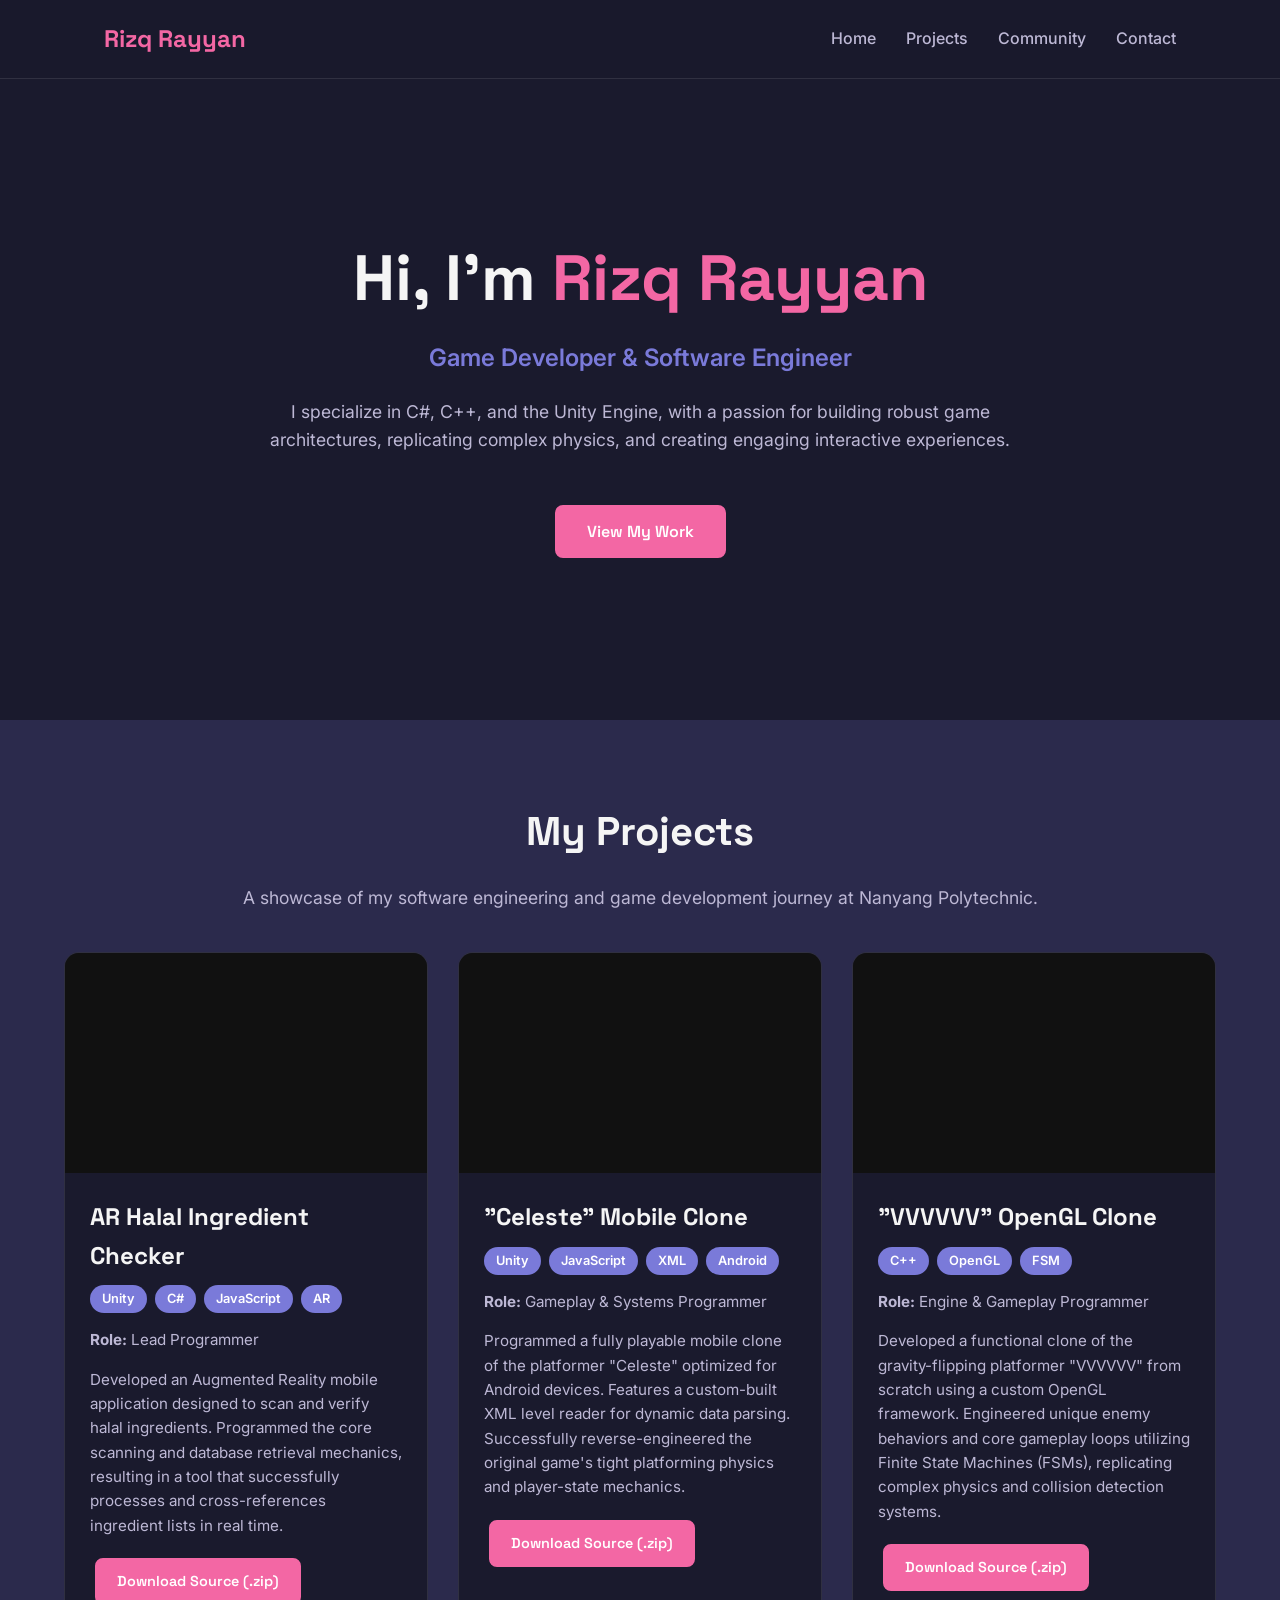
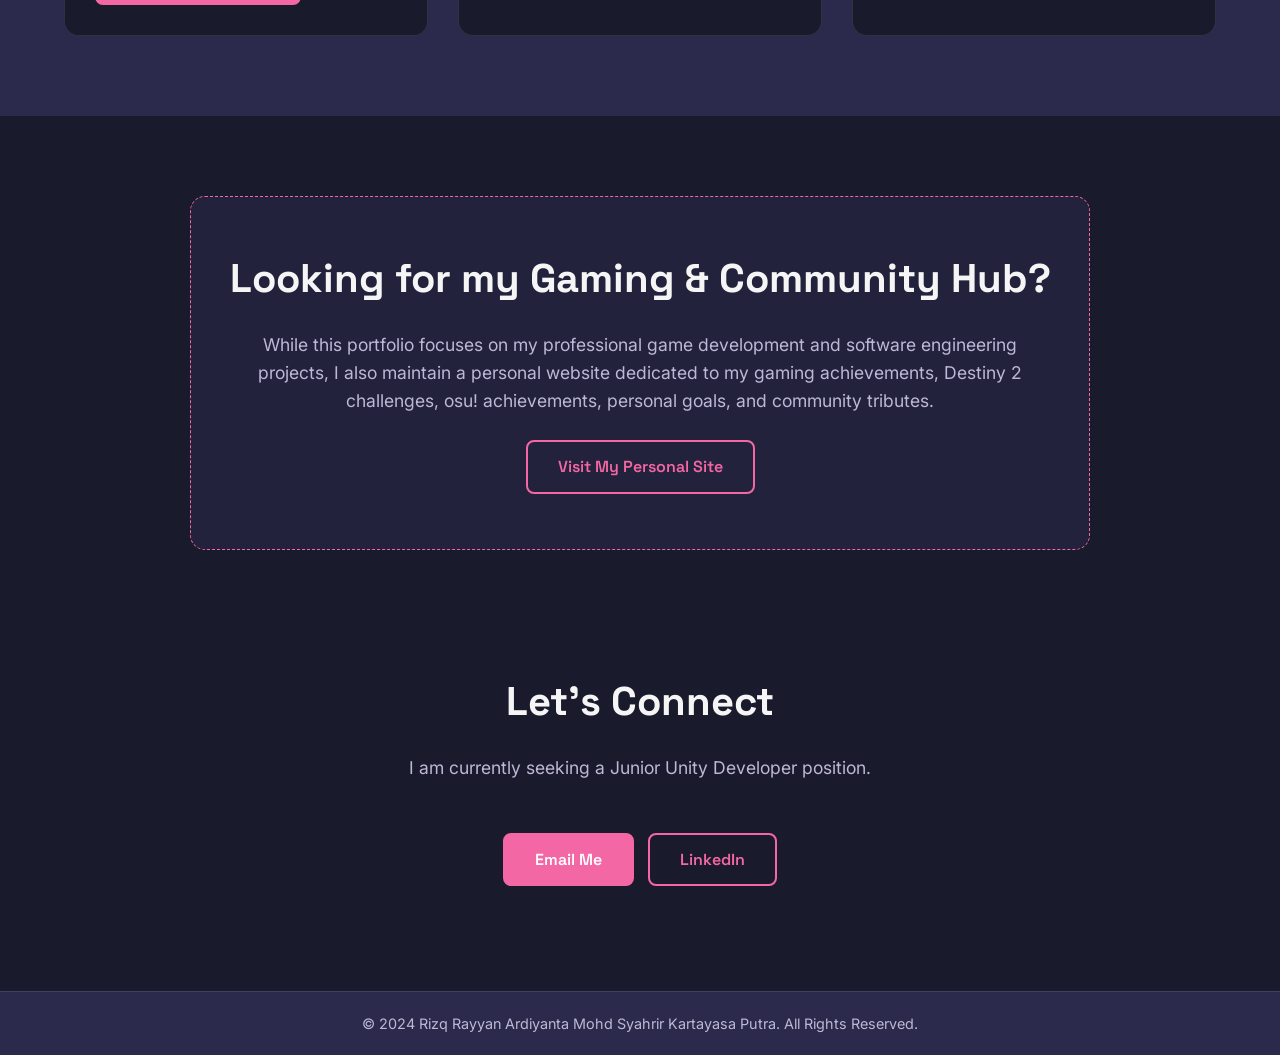
==== portfolio/index.html @ 7574b6bd "final" ====
<!DOCTYPE html>
<html lang="en">
<head>
    <meta charset="UTF-8">
    <meta name="viewport" content="width=device-width, initial-scale=1.0">
    <title>Rizq Rayyan | Game Developer Portfolio</title>
    
    <!-- Fonts -->
    <link rel="preconnect" href="https://fonts.googleapis.com">
    <link rel="preconnect" href="https://fonts.gstatic.com" crossorigin>
    <link href="https://fonts.googleapis.com/css2?family=Space+Grotesk:wght@500;700&family=Inter:wght@400;500;600&display=swap" rel="stylesheet">
    
    <!-- AOS Animation CSS -->
    <link href="https://unpkg.com/aos@2.3.1/dist/aos.css" rel="stylesheet">

    <!-- Custom CSS -->
    <link rel="stylesheet" href="portfolio-style.css">
</head>
<body>

    <!-- NAVIGATION -->
    <header>
        <nav>
            <div class="logo">Rizq Rayyan</div>
            <ul class="nav-links">
                <li><a href="#home">Home</a></li>
                <li><a href="#portfolio">Projects</a></li>
                <li><a href="#personal-site">Community</a></li>
                <li><a href="#contact">Contact</a></li>
            </ul>
        </nav>
    </header>

    <main>
        <!-- HERO SECTION -->
        <section id="home" data-aos="fade-up">
            <div class="hero-content">
                <h1>Hi, I'm <span class="highlight">Rizq Rayyan</span></h1>
                <p class="subtitle">Game Developer & Software Engineer</p>
                <p>I specialize in C#, C++, and the Unity Engine, with a passion for building robust game architectures, replicating complex physics, and creating engaging interactive experiences.</p>
                <br>
                <a href="#portfolio" class="cta-button">View My Work</a>
            </div>
        </section>

        <!-- PORTFOLIO SECTION -->
        <section id="portfolio" data-aos="fade-up">
            <h2>My Projects</h2>
            <p>A showcase of my software engineering and game development journey at Nanyang Polytechnic.</p>
            
            <div class="portfolio-grid">
                
                <!-- Project 1: AR Halal Checker -->
                <div class="portfolio-card" data-aos="zoom-in" data-aos-delay="100">
                    <video src="images/ar-app.mp4" autoplay loop muted playsinline class="portfolio-img video-contain"></video>
                    <div class="portfolio-content">
                        <h3>AR Halal Ingredient Checker</h3>
                        <div class="tech-stack">
                            <span>Unity</span><span>C#</span><span>JavaScript</span><span>AR</span>
                        </div>
                        <p><strong>Role:</strong> Lead Programmer</p>
                        <p>Developed an Augmented Reality mobile application designed to scan and verify halal ingredients. Programmed the core scanning and database retrieval mechanics, resulting in a tool that successfully processes and cross-references ingredient lists in real time.</p>
                        <a href="https://drive.google.com/file/d/1f7XbDAGFWlrs8rkNnKQoavY-vxNP79W3/view?usp=drive_link" target="_blank" class="cta-button small-btn">Download Source (.zip)</a>
                    </div>
                </div>

                <!-- Project 2: Celeste Mobile Clone -->
                <div class="portfolio-card" data-aos="zoom-in" data-aos-delay="200">
                    <video src="images/celeste-clone.mp4" autoplay loop muted playsinline class="portfolio-img"></video>
                    <div class="portfolio-content">
                        <h3>"Celeste" Mobile Clone</h3>
                        <div class="tech-stack">
                            <span>Unity</span><span>JavaScript</span><span>XML</span><span>Android</span>
                        </div>
                        <p><strong>Role:</strong> Gameplay & Systems Programmer</p>
                        <p>Programmed a fully playable mobile clone of the platformer "Celeste" optimized for Android devices. Features a custom-built XML level reader for dynamic data parsing. Successfully reverse-engineered the original game's tight platforming physics and player-state mechanics.</p>
                        <a href="https://drive.google.com/file/d/1z3GfmXCIeBs6XOQAShAe2P-Dasmy3RIZ/view?usp=drive_link" target="_blank" class="cta-button small-btn">Download Source (.zip)</a>
                    </div>
                </div>

                <!-- Project 3: VVVVVV Clone -->
                <div class="portfolio-card" data-aos="zoom-in" data-aos-delay="300">
                    <video src="images/vvvvvv-clone.mp4" autoplay loop muted playsinline class="portfolio-img"></video>
                    <div class="portfolio-content">
                        <h3>"VVVVVV" OpenGL Clone</h3>
                        <div class="tech-stack">
                            <span>C++</span><span>OpenGL</span><span>FSM</span>
                        </div>
                        <p><strong>Role:</strong> Engine & Gameplay Programmer</p>
                        <p>Developed a functional clone of the gravity-flipping platformer "VVVVVV" from scratch using a custom OpenGL framework. Engineered unique enemy behaviors and core gameplay loops utilizing Finite State Machines (FSMs), replicating complex physics and collision detection systems.</p>
                        <a href="https://drive.google.com/file/d/13H_Uu0JUpW3pu6YNdpWyilAKyE5E7WHu/view?usp=drive_link" target="_blank" class="cta-button small-btn">Download Source (.zip)</a>
                    </div>
                </div>

            </div>
        </section>

        <!-- PERSONAL SITE TEASER SECTION -->
        <section id="personal-site" data-aos="fade-up">
            <div class="personal-card">
                <h2>Looking for my Gaming & Community Hub?</h2>
                <p>While this portfolio focuses on my professional game development and software engineering projects, I also maintain a personal website dedicated to my gaming achievements, Destiny 2 challenges, osu! achievements, personal goals, and community tributes.</p>
                <a href="../website/index.html" target="_blank" class="cta-button outline-btn">Visit My Personal Site</a>
            </div>
        </section>

        <!-- CONTACT SECTION -->
        <section id="contact" data-aos="fade-up">
            <h2>Let's Connect</h2>
            <p>I am currently seeking a Junior Unity Developer position.</p>
            <br>
            <a href="mailto:rizq.rayyanbusiness@gmail.com" class="cta-button">Email Me</a>
            <a href="https://www.linkedin.com/in/rizq-rayyan-330a583a6/" target="_blank" class="cta-button outline-btn">LinkedIn</a>
        </section>
    </main>

    <!-- FOOTER -->
    <footer>
        <p>&copy; 2024 Rizq Rayyan Ardiyanta Mohd Syahrir Kartayasa Putra. All Rights Reserved.</p>
    </footer>

    <!-- Scripts -->
    <script src="https://unpkg.com/aos@2.3.1/dist/aos.js"></script>
    <script>
        document.addEventListener('DOMContentLoaded', function() {
            AOS.init({
                duration: 800,
                easing: 'ease-in-out',
                once: true,
            });
        });
    </script>
</body>
</html>
---- portfolio/portfolio-style.css ----
/* --- ROOT VARIABLES & GENERAL SETUP --- */
:root {
    --bg-dark: #1A1A2D;
    --bg-card: #2B2A4C;
    --primary-accent: #F367A4;
    --secondary-accent: #7A7AD9;
    --text-heading: #F5F5F5;
    --text-body: #BDB8D5;
    --border-color: rgba(245, 245, 245, 0.1);
    
    --font-heading: 'Space Grotesk', sans-serif;
    --font-body: 'Inter', sans-serif;
}

* { margin: 0; padding: 0; box-sizing: border-box; }
html { scroll-behavior: smooth; }
body {
    font-family: var(--font-body);
    background-color: var(--bg-dark);
    color: var(--text-body);
    line-height: 1.6;
    overflow-x: hidden;
}

/* --- TYPOGRAPHY & REUSABLE COMPONENTS --- */
h1, h2, h3, h4 { font-family: var(--font-heading); color: var(--text-heading); font-weight: 700; }
section { padding: 80px 5%; text-align: center; position: relative; }
section h2 { font-size: 2.5rem; margin-bottom: 20px; }
section p { max-width: 800px; margin: 0 auto 20px auto; font-size: 1.1rem; }

.highlight { color: var(--primary-accent); }

/* --- BUTTONS --- */
.cta-button {
    display: inline-block;
    padding: 12px 30px;
    background-color: var(--primary-accent);
    color: #fff;
    text-decoration: none;
    font-family: var(--font-heading);
    font-weight: 600;
    border-radius: 8px;
    transition: background-color 0.3s ease, transform 0.2s ease;
    border: 2px solid var(--primary-accent);
    margin: 5px;
}
.cta-button:hover {
    background-color: #d14d85;
    transform: translateY(-3px);
}
.outline-btn {
    background-color: transparent;
    color: var(--primary-accent);
}
.outline-btn:hover {
    background-color: var(--primary-accent);
    color: #fff;
}

/* --- HEADER & NAV --- */
header {
    background-color: rgba(26, 26, 45, 0.95);
    backdrop-filter: blur(10px);
    -webkit-backdrop-filter: blur(10px);
    position: fixed;
    width: 100%;
    top: 0;
    z-index: 1000;
    border-bottom: 1px solid var(--border-color);
}
nav {
    display: flex;
    justify-content: space-between;
    align-items: center;
    padding: 20px 5%;
    max-width: 1200px;
    margin: 0 auto;
}
.logo {
    font-family: var(--font-heading);
    font-size: 1.5rem;
    font-weight: 700;
    color: var(--primary-accent);
}
.nav-links {
    list-style: none;
    display: flex;
    gap: 30px;
}
.nav-links a {
    color: var(--text-body);
    text-decoration: none;
    font-weight: 500;
    transition: color 0.3s ease;
}
.nav-links a:hover { color: var(--primary-accent); }

/* --- HERO SECTION --- */
#home {
    padding-top: 150px;
    min-height: 80vh;
    display: flex;
    align-items: center;
    justify-content: center;
    text-align: center;
}
#home h1 { font-size: 4rem; margin-bottom: 10px; }
#home .subtitle { font-size: 1.5rem; color: var(--secondary-accent); font-weight: 600; margin-bottom: 20px; }



/* --- PORTFOLIO SECTION --- */
#portfolio { background-color: var(--bg-card); }
.portfolio-grid {
    display: grid;
    grid-template-columns: repeat(auto-fit, minmax(320px, 1fr));
    gap: 30px;
    margin-top: 40px;
    max-width: 1200px;
    margin-left: auto;
    margin-right: auto;
}
.portfolio-card {
    background-color: var(--bg-dark);
    border-radius: 15px;
    overflow: hidden;
    text-align: left;
    border: 1px solid var(--border-color);
    transition: transform 0.3s ease, box-shadow 0.3s ease;
}
.portfolio-card:hover {
    transform: translateY(-10px);
    box-shadow: 0 10px 20px rgba(0, 0, 0, 0.4);
}
.portfolio-img {
    width: 100%;
    height: 220px;
    object-fit: cover;
    display: block;
    background-color: #111; 
}
.portfolio-content {
    padding: 25px;
    position: relative;
    z-index: 2; /* Forces the text to sit on top of the video */
    background-color: var(--bg-dark); /* Gives the text a solid background to hide the video bleed */
}
.portfolio-content h3 { margin-bottom: 10px; color: var(--text-heading); font-size: 1.5rem; }
.portfolio-content p { margin-bottom: 15px; font-size: 0.95rem; color: var(--text-body); }
.tech-stack { display: flex; flex-wrap: wrap; gap: 8px; margin-bottom: 15px; }
.tech-stack span {
    background-color: var(--secondary-accent);
    color: #fff;
    font-size: 0.8rem;
    padding: 4px 12px;
    border-radius: 20px;
    font-weight: 600;
}
.small-btn { padding: 10px 20px; font-size: 0.9rem; margin-top: 5px; }

/* --- PERSONAL SITE SECTION --- */
#personal-site { 
    background-color: var(--bg-dark); 
    padding: 80px 5% 40px 5%;
}
.personal-card {
    background-color: rgba(43, 42, 76, 0.5); /* slightly transparent var(--bg-card) */
    padding: 50px 30px;
    border-radius: 15px;
    border: 1px dashed var(--primary-accent);
    max-width: 900px;
    margin: 0 auto;
}

/* --- CONTACT SECTION --- */
#contact { background-color: var(--bg-dark); padding-bottom: 100px; }

/* --- FOOTER --- */
footer { background-color: var(--bg-card); text-align: center; padding: 20px; border-top: 1px solid var(--border-color); font-size: 0.9rem; }


/* --- UTILITY CLASSES --- */
.video-contain {
    object-fit: contain !important;
    background-color: #111; 
    transform: scale(2.5);
    clip-path: inset(0); /* <--- THIS IS THE MAGIC FIX */
}
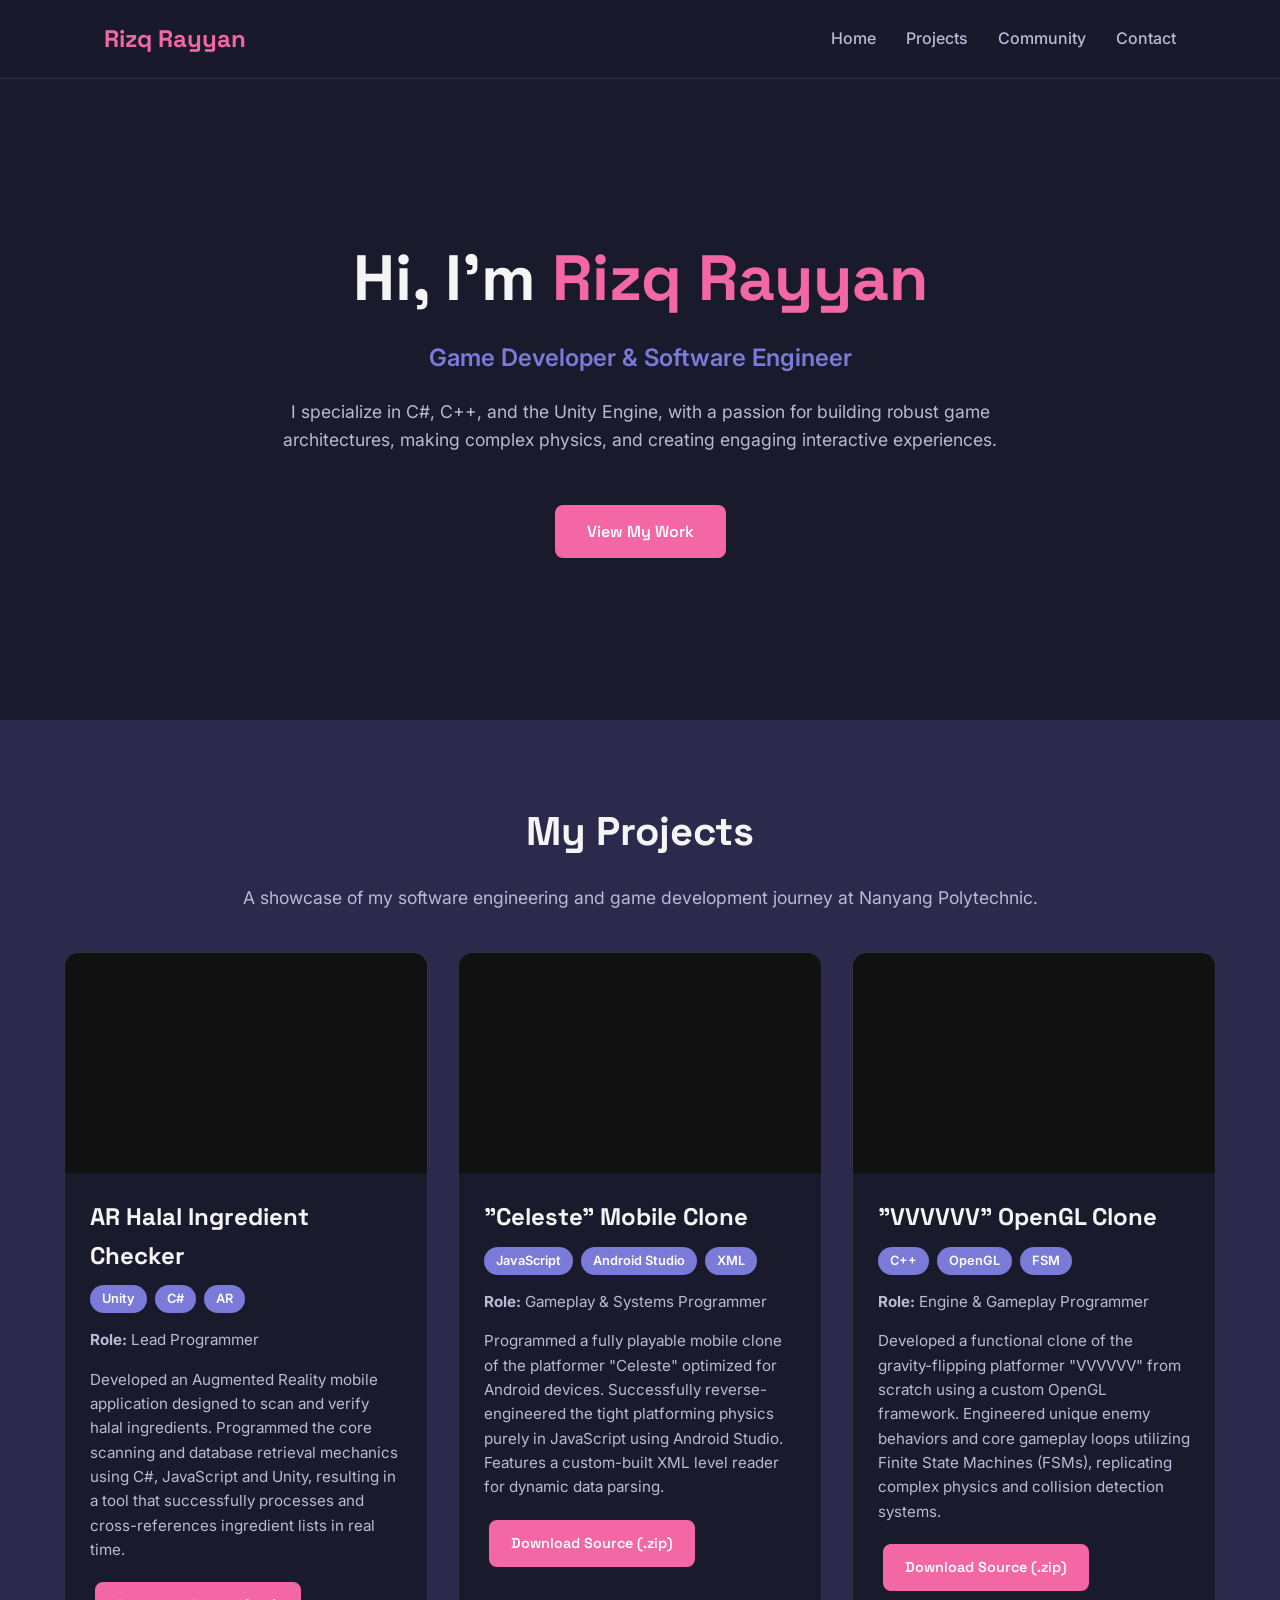
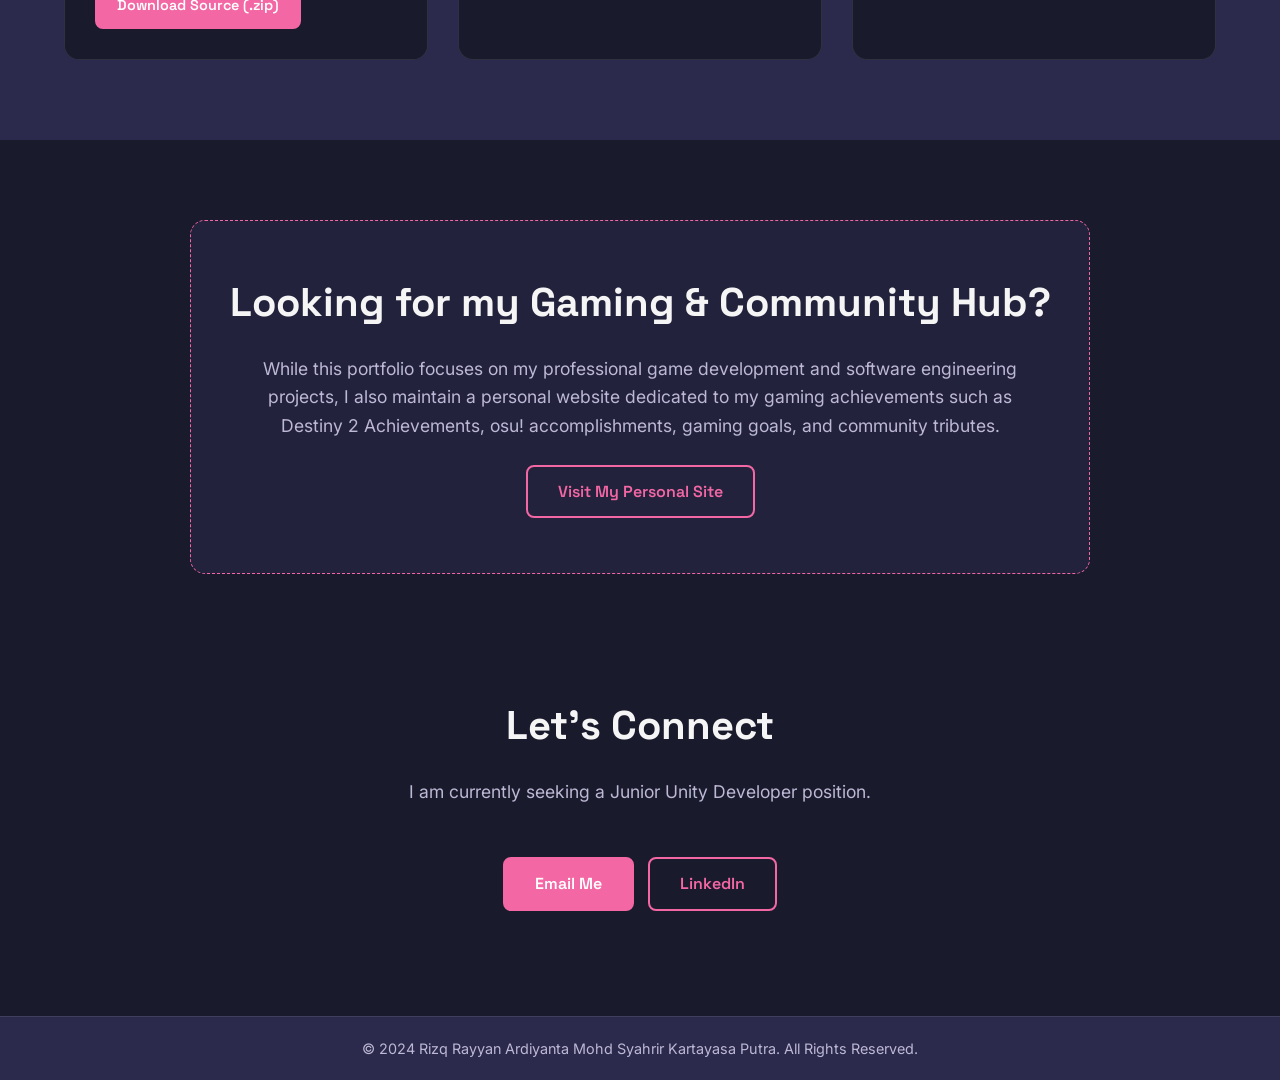
==== commit 65e29967: "yes" ====
--- a/portfolio/index.html
+++ b/portfolio/index.html
@@ -4,12 +4,12 @@
     <meta charset="UTF-8">
     <meta name="viewport" content="width=device-width, initial-scale=1.0">
     <title>Rizq Rayyan | Game Developer Portfolio</title>
-    
+
     <!-- Fonts -->
     <link rel="preconnect" href="https://fonts.googleapis.com">
     <link rel="preconnect" href="https://fonts.gstatic.com" crossorigin>
     <link href="https://fonts.googleapis.com/css2?family=Space+Grotesk:wght@500;700&family=Inter:wght@400;500;600&display=swap" rel="stylesheet">
-    
+
     <!-- AOS Animation CSS -->
     <link href="https://unpkg.com/aos@2.3.1/dist/aos.css" rel="stylesheet">
 
@@ -37,7 +37,7 @@
             <div class="hero-content">
                 <h1>Hi, I'm <span class="highlight">Rizq Rayyan</span></h1>
                 <p class="subtitle">Game Developer & Software Engineer</p>
-                <p>I specialize in C#, C++, and the Unity Engine, with a passion for building robust game architectures, replicating complex physics, and creating engaging interactive experiences.</p>
+                <p>I specialize in C#, C++, and the Unity Engine, with a passion for building robust game architectures, making complex physics, and creating engaging interactive experiences.</p>
                 <br>
                 <a href="#portfolio" class="cta-button">View My Work</a>
             </div>
@@ -47,19 +47,19 @@
         <section id="portfolio" data-aos="fade-up">
             <h2>My Projects</h2>
             <p>A showcase of my software engineering and game development journey at Nanyang Polytechnic.</p>
-            
+
             <div class="portfolio-grid">
-                
+
                 <!-- Project 1: AR Halal Checker -->
                 <div class="portfolio-card" data-aos="zoom-in" data-aos-delay="100">
                     <video src="images/ar-app.mp4" autoplay loop muted playsinline class="portfolio-img video-contain"></video>
                     <div class="portfolio-content">
                         <h3>AR Halal Ingredient Checker</h3>
                         <div class="tech-stack">
-                            <span>Unity</span><span>C#</span><span>JavaScript</span><span>AR</span>
+                            <span>Unity</span><span>C#</span><span>AR</span>
                         </div>
                         <p><strong>Role:</strong> Lead Programmer</p>
-                        <p>Developed an Augmented Reality mobile application designed to scan and verify halal ingredients. Programmed the core scanning and database retrieval mechanics, resulting in a tool that successfully processes and cross-references ingredient lists in real time.</p>
+                        <p>Developed an Augmented Reality mobile application designed to scan and verify halal ingredients. Programmed the core scanning and database retrieval mechanics using C#, JavaScript and Unity, resulting in a tool that successfully processes and cross-references ingredient lists in real time.</p>
                         <a href="https://drive.google.com/file/d/1f7XbDAGFWlrs8rkNnKQoavY-vxNP79W3/view?usp=drive_link" target="_blank" class="cta-button small-btn">Download Source (.zip)</a>
                     </div>
                 </div>
@@ -70,10 +70,10 @@
                     <div class="portfolio-content">
                         <h3>"Celeste" Mobile Clone</h3>
                         <div class="tech-stack">
-                            <span>Unity</span><span>JavaScript</span><span>XML</span><span>Android</span>
+                            <span>JavaScript</span><span>Android Studio</span><span>XML</span>
                         </div>
                         <p><strong>Role:</strong> Gameplay & Systems Programmer</p>
-                        <p>Programmed a fully playable mobile clone of the platformer "Celeste" optimized for Android devices. Features a custom-built XML level reader for dynamic data parsing. Successfully reverse-engineered the original game's tight platforming physics and player-state mechanics.</p>
+                        <p>Programmed a fully playable mobile clone of the platformer "Celeste" optimized for Android devices. Successfully reverse-engineered the tight platforming physics purely in JavaScript using Android Studio. Features a custom-built XML level reader for dynamic data parsing.</p>
                         <a href="https://drive.google.com/file/d/1z3GfmXCIeBs6XOQAShAe2P-Dasmy3RIZ/view?usp=drive_link" target="_blank" class="cta-button small-btn">Download Source (.zip)</a>
                     </div>
                 </div>
@@ -99,7 +99,7 @@
         <section id="personal-site" data-aos="fade-up">
             <div class="personal-card">
                 <h2>Looking for my Gaming & Community Hub?</h2>
-                <p>While this portfolio focuses on my professional game development and software engineering projects, I also maintain a personal website dedicated to my gaming achievements, Destiny 2 challenges, osu! achievements, personal goals, and community tributes.</p>
+                <p>While this portfolio focuses on my professional game development and software engineering projects, I also maintain a personal website dedicated to my gaming achievements such as Destiny 2 Achievements, osu! accomplishments, gaming goals, and community tributes.</p>
                 <a href="../website/index.html" target="_blank" class="cta-button outline-btn">Visit My Personal Site</a>
             </div>
         </section>
@@ -122,7 +122,7 @@
     <!-- Scripts -->
     <script src="https://unpkg.com/aos@2.3.1/dist/aos.js"></script>
     <script>
-        document.addEventListener('DOMContentLoaded', function() {
+        document.addEventListener('DOMContentLoaded', function () {
             AOS.init({
                 duration: 800,
                 easing: 'ease-in-out',
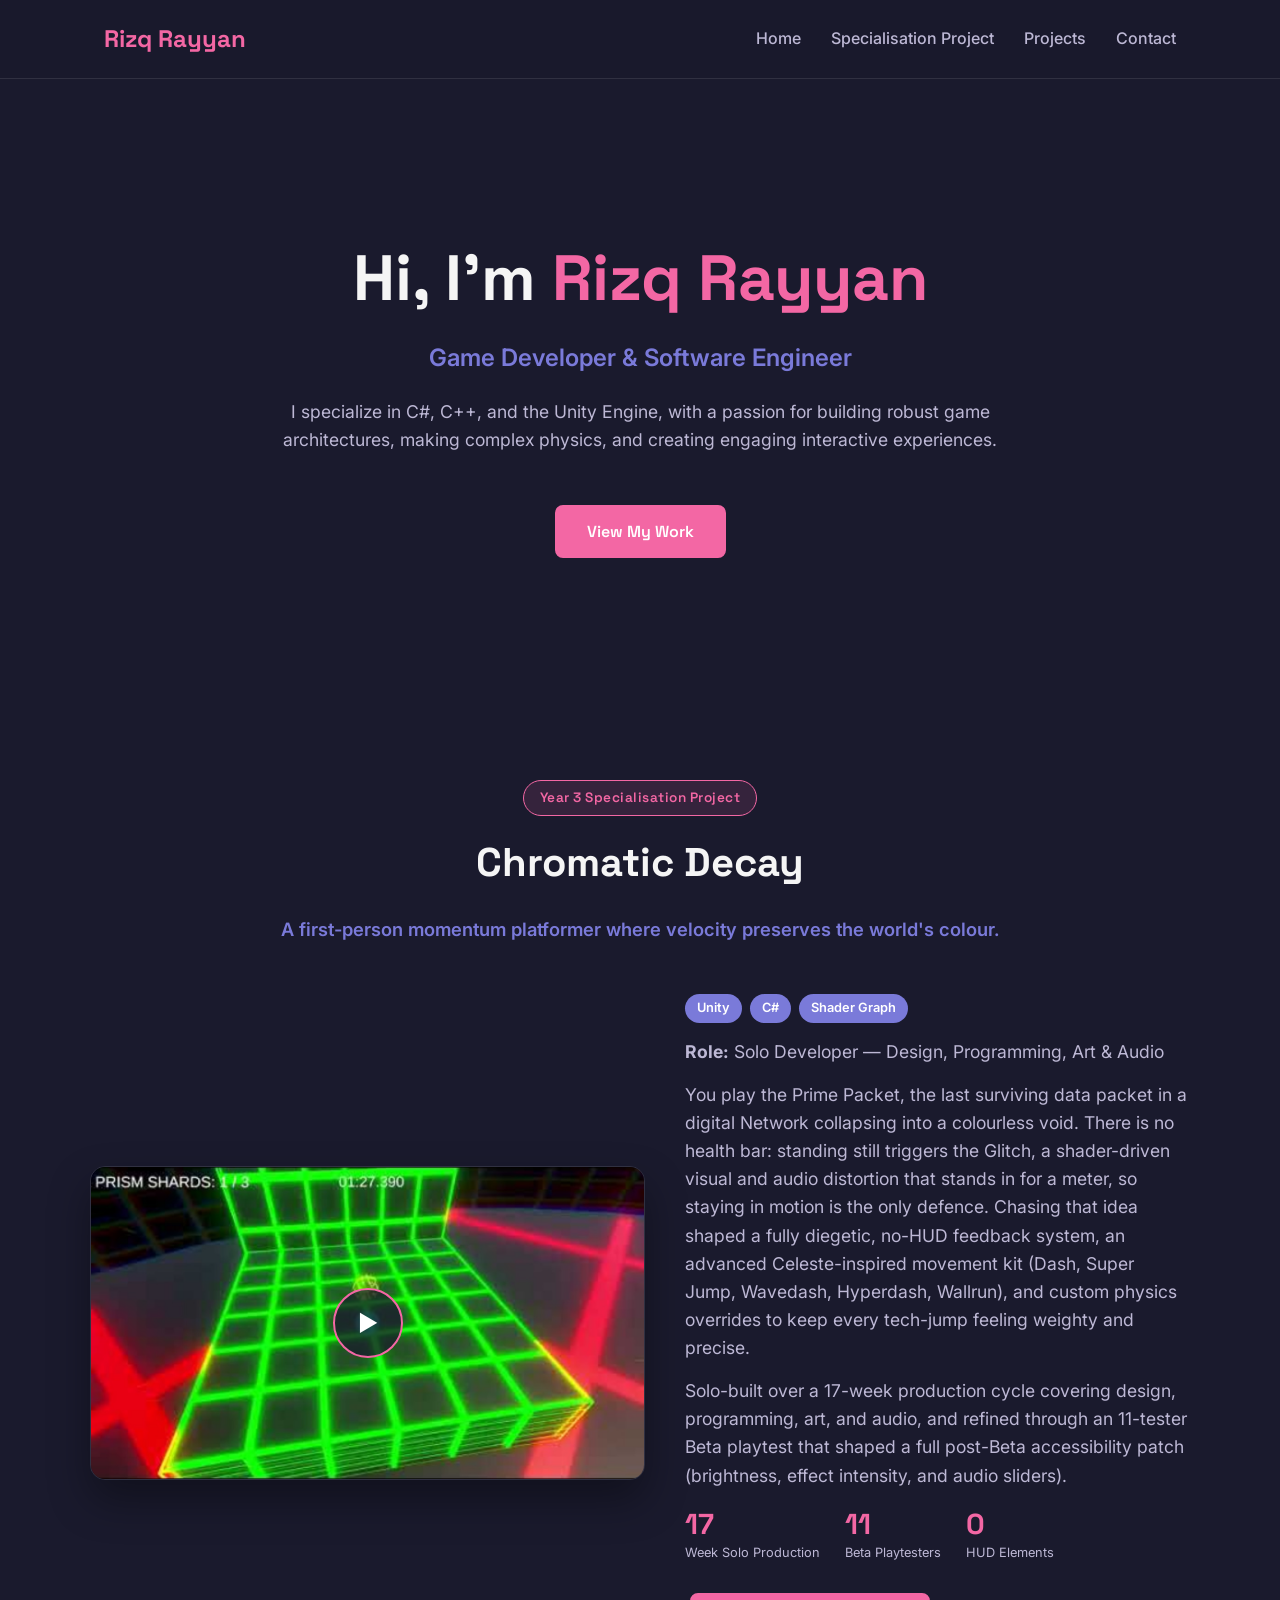
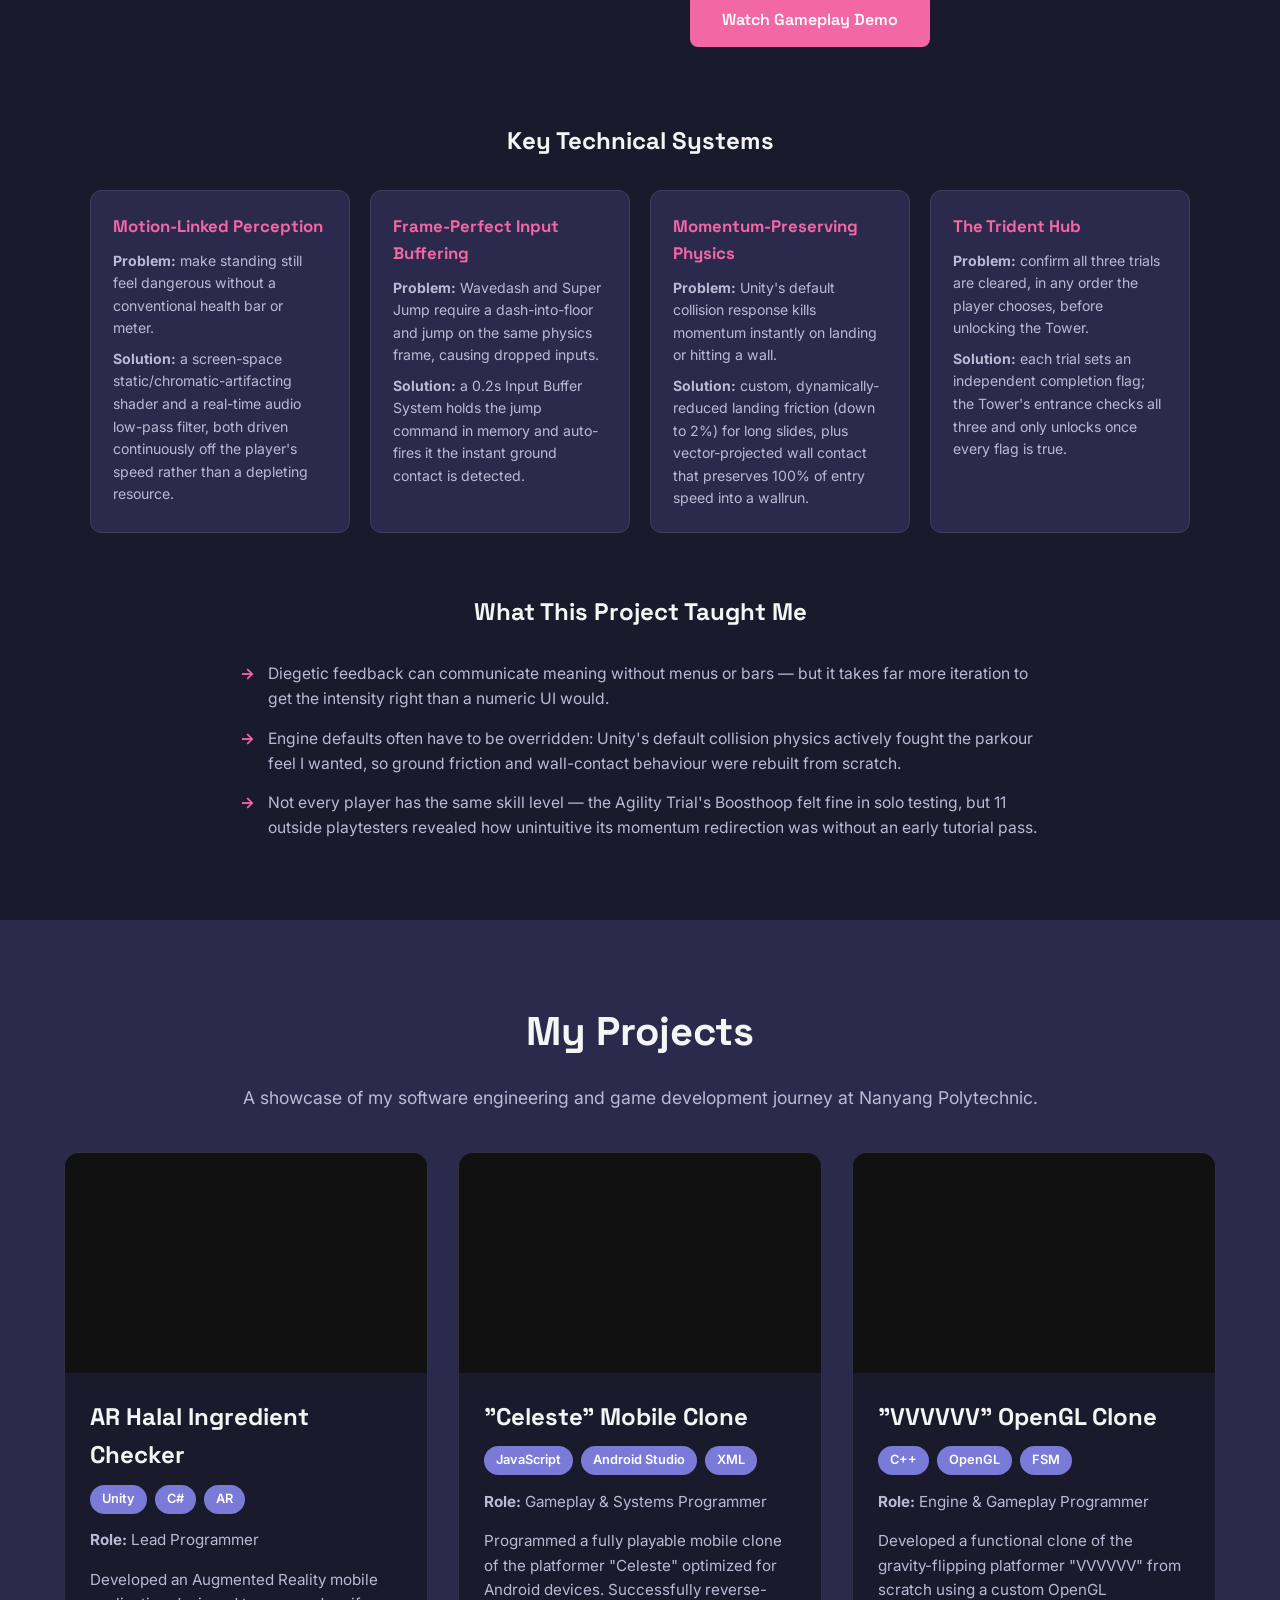
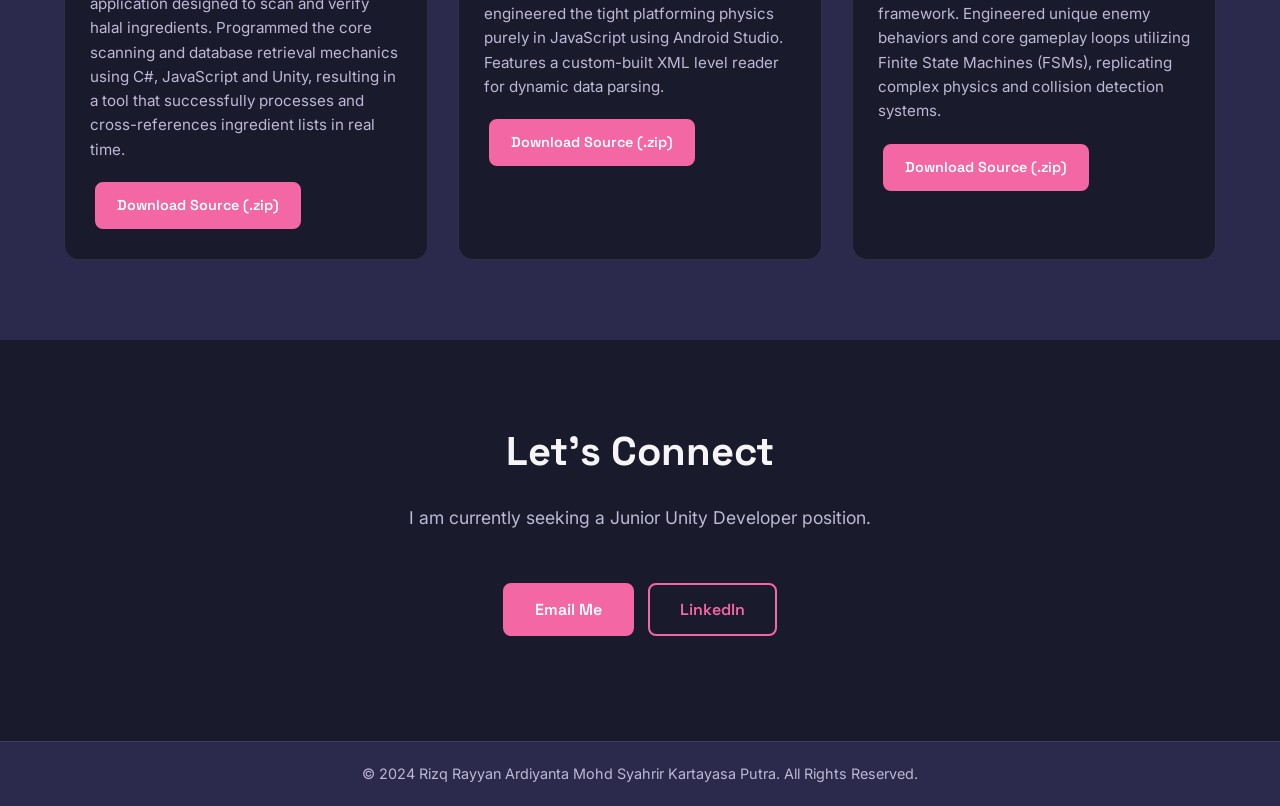
==== commit 3968c308: "d" ====
--- a/portfolio/index.html
+++ b/portfolio/index.html
@@ -24,8 +24,8 @@
             <div class="logo">Rizq Rayyan</div>
             <ul class="nav-links">
                 <li><a href="#home">Home</a></li>
+                <li><a href="#specialisation">Specialisation Project</a></li>
                 <li><a href="#portfolio">Projects</a></li>
-                <li><a href="#personal-site">Community</a></li>
                 <li><a href="#contact">Contact</a></li>
             </ul>
         </nav>
@@ -40,6 +40,73 @@
                 <p>I specialize in C#, C++, and the Unity Engine, with a passion for building robust game architectures, making complex physics, and creating engaging interactive experiences.</p>
                 <br>
                 <a href="#portfolio" class="cta-button">View My Work</a>
+            </div>
+        </section>
+
+        <!-- SPECIALISATION PROJECT SECTION -->
+        <section id="specialisation" data-aos="fade-up">
+            <div class="spec-header">
+                <span class="spec-eyebrow">Year 3 Specialisation Project</span>
+                <h2>Chromatic Decay</h2>
+                <p class="spec-tagline">A first-person momentum platformer where velocity preserves the world's colour.</p>
+            </div>
+
+            <div class="spec-grid">
+                <div class="spec-media" data-aos="zoom-in">
+                    <img src="images/chromatic-decay.jpg" alt="Chromatic Decay gameplay screenshot showing a neon trial course" class="spec-img">
+                    <a href="https://youtu.be/M-Xnq2lKjcc" target="_blank" class="spec-play-btn" aria-label="Watch gameplay demo on YouTube">&#9658;</a>
+                </div>
+                <div class="spec-content">
+                    <div class="tech-stack">
+                        <span>Unity</span><span>C#</span><span>Shader Graph</span>
+                    </div>
+                    <p><strong>Role:</strong> Solo Developer — Design, Programming, Art &amp; Audio</p>
+                    <p>You play the Prime Packet, the last surviving data packet in a digital Network collapsing into a colourless void. There is no health bar: standing still triggers the Glitch, a shader-driven visual and audio distortion that stands in for a meter, so staying in motion is the only defence. Chasing that idea shaped a fully diegetic, no-HUD feedback system, an advanced Celeste-inspired movement kit (Dash, Super Jump, Wavedash, Hyperdash, Wallrun), and custom physics overrides to keep every tech-jump feeling weighty and precise.</p>
+                    <p>Solo-built over a 17-week production cycle covering design, programming, art, and audio, and refined through an 11-tester Beta playtest that shaped a full post-Beta accessibility patch (brightness, effect intensity, and audio sliders).</p>
+
+                    <div class="spec-stats">
+                        <div class="spec-stat"><strong>17</strong><span>Week Solo Production</span></div>
+                        <div class="spec-stat"><strong>11</strong><span>Beta Playtesters</span></div>
+                        <div class="spec-stat"><strong>0</strong><span>HUD Elements</span></div>
+                    </div>
+
+                    <a href="https://youtu.be/M-Xnq2lKjcc" target="_blank" class="cta-button">Watch Gameplay Demo</a>
+                </div>
+            </div>
+
+            <div class="spec-features">
+                <h3 class="spec-subheading">Key Technical Systems</h3>
+                <div class="spec-features-grid">
+                    <div class="spec-feature-card" data-aos="fade-up" data-aos-delay="100">
+                        <h4>Motion-Linked Perception</h4>
+                        <p><strong>Problem:</strong> make standing still feel dangerous without a conventional health bar or meter.</p>
+                        <p><strong>Solution:</strong> a screen-space static/chromatic-artifacting shader and a real-time audio low-pass filter, both driven continuously off the player's speed rather than a depleting resource.</p>
+                    </div>
+                    <div class="spec-feature-card" data-aos="fade-up" data-aos-delay="150">
+                        <h4>Frame-Perfect Input Buffering</h4>
+                        <p><strong>Problem:</strong> Wavedash and Super Jump require a dash-into-floor and jump on the same physics frame, causing dropped inputs.</p>
+                        <p><strong>Solution:</strong> a 0.2s Input Buffer System holds the jump command in memory and auto-fires it the instant ground contact is detected.</p>
+                    </div>
+                    <div class="spec-feature-card" data-aos="fade-up" data-aos-delay="200">
+                        <h4>Momentum-Preserving Physics</h4>
+                        <p><strong>Problem:</strong> Unity's default collision response kills momentum instantly on landing or hitting a wall.</p>
+                        <p><strong>Solution:</strong> custom, dynamically-reduced landing friction (down to 2%) for long slides, plus vector-projected wall contact that preserves 100% of entry speed into a wallrun.</p>
+                    </div>
+                    <div class="spec-feature-card" data-aos="fade-up" data-aos-delay="250">
+                        <h4>The Trident Hub</h4>
+                        <p><strong>Problem:</strong> confirm all three trials are cleared, in any order the player chooses, before unlocking the Tower.</p>
+                        <p><strong>Solution:</strong> each trial sets an independent completion flag; the Tower's entrance checks all three and only unlocks once every flag is true.</p>
+                    </div>
+                </div>
+            </div>
+
+            <div class="spec-learnings" data-aos="fade-up">
+                <h3 class="spec-subheading">What This Project Taught Me</h3>
+                <ul class="spec-learnings-list">
+                    <li>Diegetic feedback can communicate meaning without menus or bars — but it takes far more iteration to get the intensity right than a numeric UI would.</li>
+                    <li>Engine defaults often have to be overridden: Unity's default collision physics actively fought the parkour feel I wanted, so ground friction and wall-contact behaviour were rebuilt from scratch.</li>
+                    <li>Not every player has the same skill level — the Agility Trial's Boosthoop felt fine in solo testing, but 11 outside playtesters revealed how unintuitive its momentum redirection was without an early tutorial pass.</li>
+                </ul>
             </div>
         </section>
 
@@ -95,15 +162,6 @@
             </div>
         </section>
 
-        <!-- PERSONAL SITE TEASER SECTION -->
-        <section id="personal-site" data-aos="fade-up">
-            <div class="personal-card">
-                <h2>Looking for my Gaming & Community Hub?</h2>
-                <p>While this portfolio focuses on my professional game development and software engineering projects, I also maintain a personal website dedicated to my gaming achievements such as Destiny 2 Achievements, osu! accomplishments, gaming goals, and community tributes.</p>
-                <a href="../website/index.html" target="_blank" class="cta-button outline-btn">Visit My Personal Site</a>
-            </div>
-        </section>
-
         <!-- CONTACT SECTION -->
         <section id="contact" data-aos="fade-up">
             <h2>Let's Connect</h2>
--- a/portfolio/portfolio-style.css
+++ b/portfolio/portfolio-style.css
@@ -95,6 +95,11 @@
 }
 .nav-links a:hover { color: var(--primary-accent); }
 
+@media (max-width: 700px) {
+    nav { flex-wrap: wrap; row-gap: 10px; }
+    .nav-links { gap: 12px 18px; flex-wrap: wrap; justify-content: center; font-size: 0.9rem; }
+}
+
 /* --- HERO SECTION --- */
 #home {
     padding-top: 150px;
@@ -108,6 +113,148 @@
 #home .subtitle { font-size: 1.5rem; color: var(--secondary-accent); font-weight: 600; margin-bottom: 20px; }
 
 
+
+/* --- SPECIALISATION PROJECT SECTION --- */
+#specialisation {
+    background-color: var(--bg-dark);
+    padding-top: 60px;
+}
+.spec-header { max-width: 800px; margin: 0 auto; }
+.spec-eyebrow {
+    display: inline-block;
+    background-color: rgba(243, 103, 164, 0.12);
+    color: var(--primary-accent);
+    border: 1px solid var(--primary-accent);
+    padding: 6px 16px;
+    border-radius: 20px;
+    font-family: var(--font-heading);
+    font-size: 0.85rem;
+    font-weight: 600;
+    letter-spacing: 0.5px;
+    margin-bottom: 15px;
+}
+.spec-tagline { color: var(--secondary-accent); font-weight: 600; font-size: 1.15rem; }
+.spec-grid {
+    display: grid;
+    grid-template-columns: 1.1fr 1fr;
+    gap: 40px;
+    max-width: 1100px;
+    margin: 50px auto 0 auto;
+    text-align: left;
+    align-items: center;
+}
+.spec-media {
+    position: relative;
+    border-radius: 15px;
+    overflow: hidden;
+    border: 1px solid var(--border-color);
+    box-shadow: 0 20px 40px rgba(0, 0, 0, 0.35);
+    line-height: 0;
+}
+.spec-img { width: 100%; display: block; }
+.spec-play-btn {
+    position: absolute;
+    top: 50%;
+    left: 50%;
+    transform: translate(-50%, -50%);
+    width: 70px;
+    height: 70px;
+    border-radius: 50%;
+    background-color: rgba(26, 26, 45, 0.75);
+    border: 2px solid var(--primary-accent);
+    color: #fff;
+    display: flex;
+    align-items: center;
+    justify-content: center;
+    font-size: 1.4rem;
+    text-decoration: none;
+    transition: background-color 0.3s ease, transform 0.2s ease;
+}
+.spec-play-btn:hover {
+    background-color: var(--primary-accent);
+    transform: translate(-50%, -50%) scale(1.08);
+}
+.spec-content p {
+    margin: 0 0 15px 0;
+    max-width: none;
+    text-align: left;
+}
+.spec-stats {
+    display: flex;
+    gap: 25px;
+    margin: 20px 0 25px 0;
+    flex-wrap: wrap;
+}
+.spec-stat { display: flex; flex-direction: column; }
+.spec-stat strong {
+    font-family: var(--font-heading);
+    color: var(--primary-accent);
+    font-size: 1.8rem;
+    line-height: 1;
+}
+.spec-stat span { font-size: 0.8rem; color: var(--text-body); margin-top: 4px; }
+
+@media (max-width: 800px) {
+    .spec-grid { grid-template-columns: 1fr; }
+}
+
+.spec-subheading {
+    font-size: 1.5rem;
+    margin: 0 0 30px 0;
+    text-align: center;
+}
+.spec-features { margin-top: 70px; }
+.spec-features-grid {
+    display: grid;
+    grid-template-columns: repeat(auto-fit, minmax(240px, 1fr));
+    gap: 20px;
+    max-width: 1100px;
+    margin: 0 auto;
+    text-align: left;
+}
+.spec-feature-card {
+    background-color: var(--bg-card);
+    border: 1px solid var(--border-color);
+    border-radius: 12px;
+    padding: 22px;
+}
+.spec-feature-card h4 {
+    color: var(--primary-accent);
+    font-size: 1.05rem;
+    margin-bottom: 10px;
+}
+.spec-feature-card p {
+    font-size: 0.88rem;
+    margin: 0 0 8px 0;
+    max-width: none;
+    text-align: left;
+    color: var(--text-body);
+}
+.spec-feature-card p:last-child { margin-bottom: 0; }
+
+.spec-learnings {
+    max-width: 800px;
+    margin: 60px auto 0 auto;
+    text-align: left;
+}
+.spec-learnings-list {
+    list-style: none;
+    display: flex;
+    flex-direction: column;
+    gap: 14px;
+}
+.spec-learnings-list li {
+    position: relative;
+    padding-left: 28px;
+    font-size: 0.98rem;
+}
+.spec-learnings-list li::before {
+    content: '\2192';
+    position: absolute;
+    left: 0;
+    color: var(--primary-accent);
+    font-weight: 700;
+}
 
 /* --- PORTFOLIO SECTION --- */
 #portfolio { background-color: var(--bg-card); }
@@ -158,20 +305,6 @@
 }
 .small-btn { padding: 10px 20px; font-size: 0.9rem; margin-top: 5px; }
 
-/* --- PERSONAL SITE SECTION --- */
-#personal-site { 
-    background-color: var(--bg-dark); 
-    padding: 80px 5% 40px 5%;
-}
-.personal-card {
-    background-color: rgba(43, 42, 76, 0.5); /* slightly transparent var(--bg-card) */
-    padding: 50px 30px;
-    border-radius: 15px;
-    border: 1px dashed var(--primary-accent);
-    max-width: 900px;
-    margin: 0 auto;
-}
-
 /* --- CONTACT SECTION --- */
 #contact { background-color: var(--bg-dark); padding-bottom: 100px; }
 
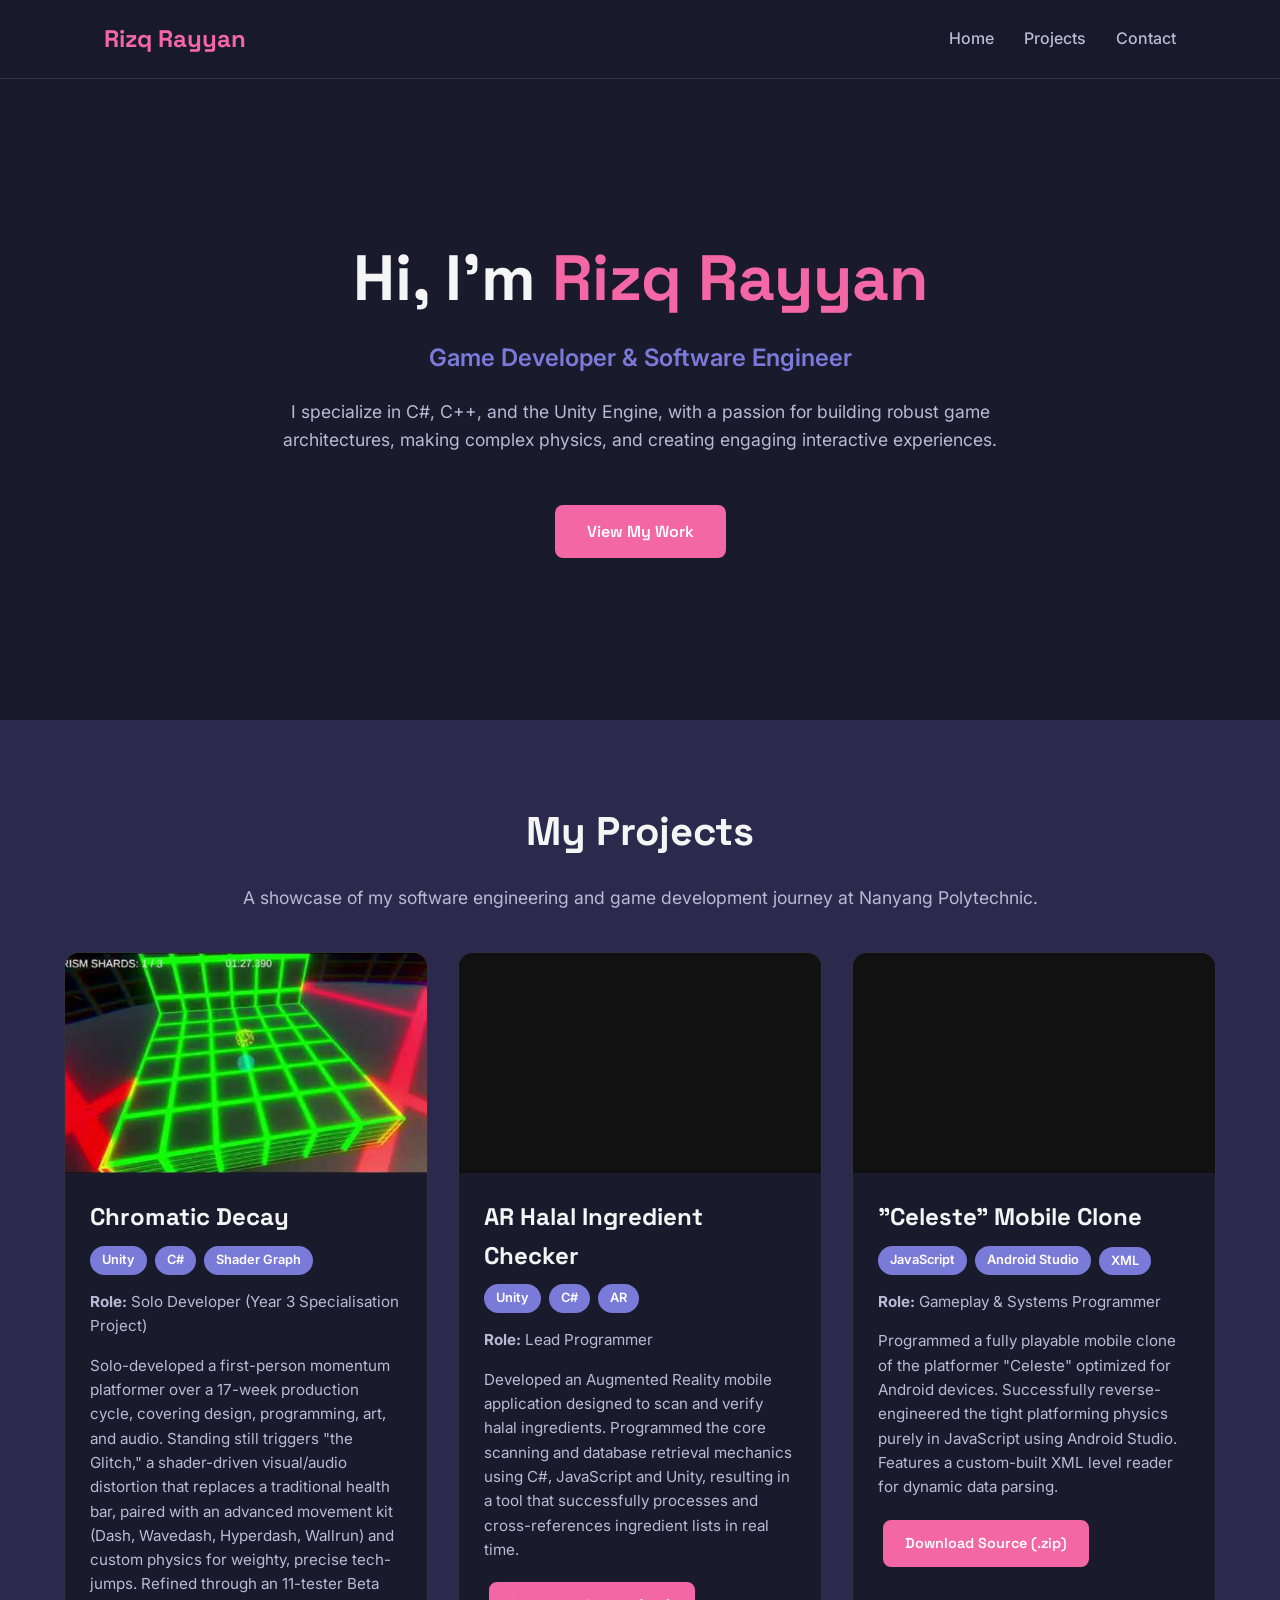
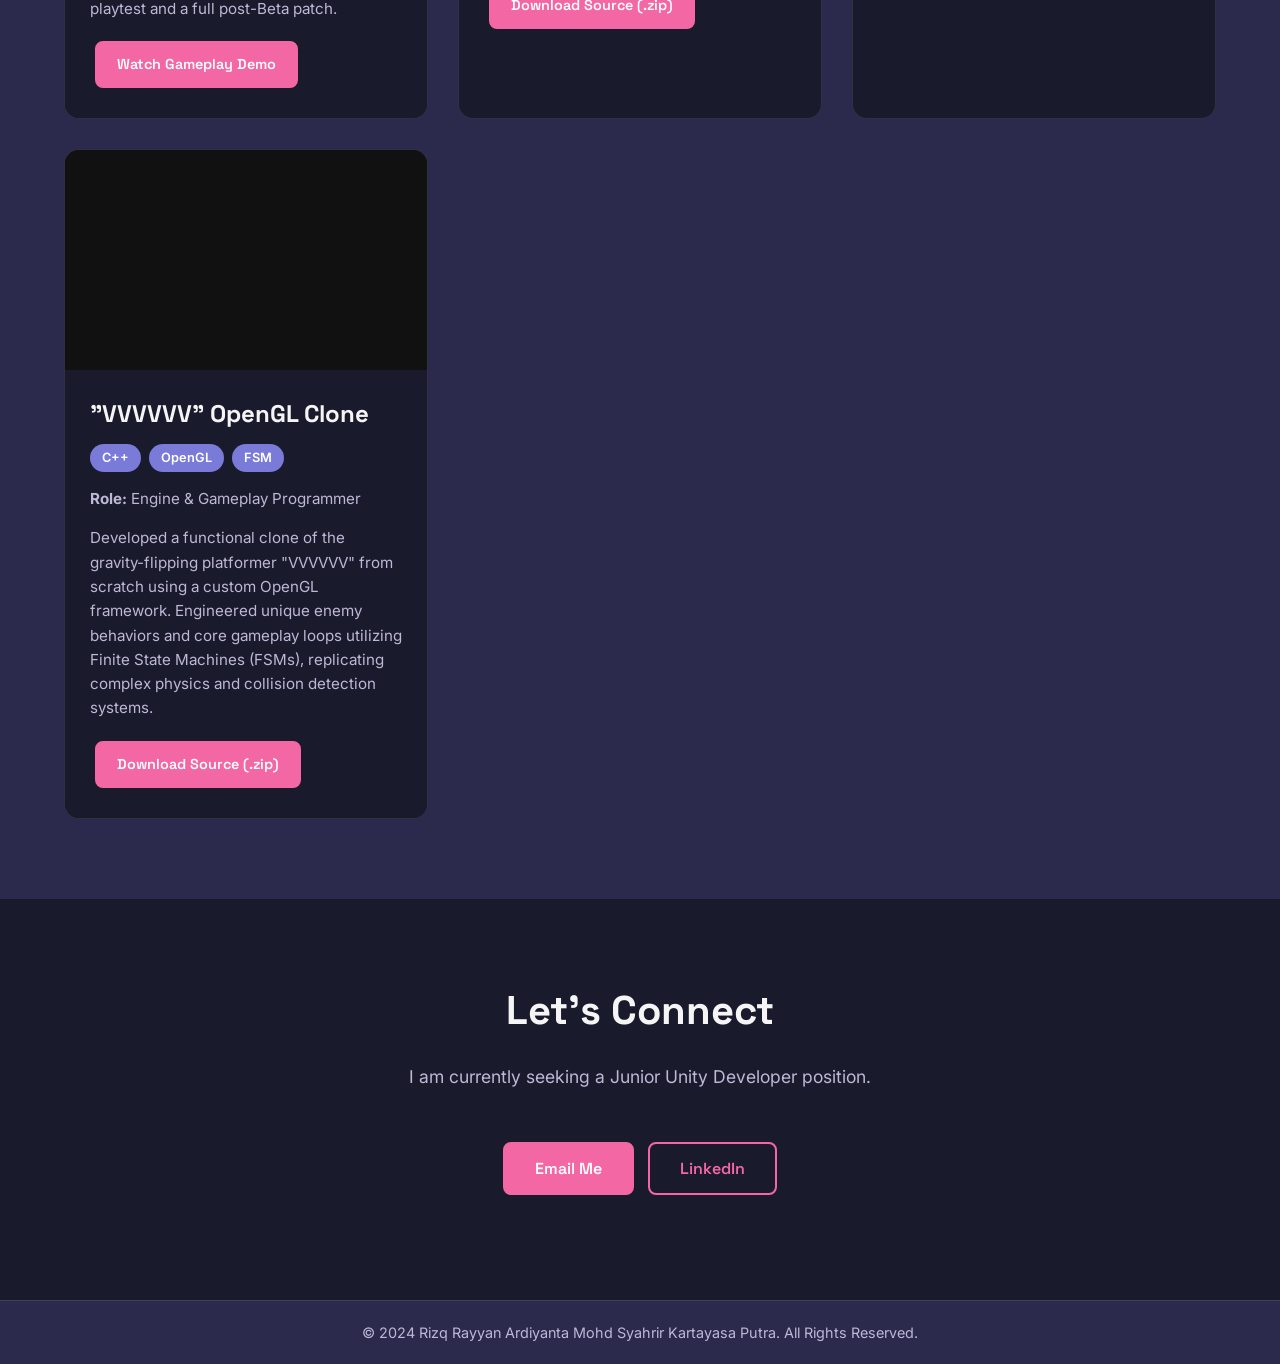
==== commit 748f614b: "w" ====
--- a/portfolio/index.html
+++ b/portfolio/index.html
@@ -24,7 +24,6 @@
             <div class="logo">Rizq Rayyan</div>
             <ul class="nav-links">
                 <li><a href="#home">Home</a></li>
-                <li><a href="#specialisation">Specialisation Project</a></li>
                 <li><a href="#portfolio">Projects</a></li>
                 <li><a href="#contact">Contact</a></li>
             </ul>
@@ -43,79 +42,26 @@
             </div>
         </section>
 
-        <!-- SPECIALISATION PROJECT SECTION -->
-        <section id="specialisation" data-aos="fade-up">
-            <div class="spec-header">
-                <span class="spec-eyebrow">Year 3 Specialisation Project</span>
-                <h2>Chromatic Decay</h2>
-                <p class="spec-tagline">A first-person momentum platformer where velocity preserves the world's colour.</p>
-            </div>
-
-            <div class="spec-grid">
-                <div class="spec-media" data-aos="zoom-in">
-                    <img src="images/chromatic-decay.jpg" alt="Chromatic Decay gameplay screenshot showing a neon trial course" class="spec-img">
-                    <a href="https://youtu.be/M-Xnq2lKjcc" target="_blank" class="spec-play-btn" aria-label="Watch gameplay demo on YouTube">&#9658;</a>
-                </div>
-                <div class="spec-content">
-                    <div class="tech-stack">
-                        <span>Unity</span><span>C#</span><span>Shader Graph</span>
-                    </div>
-                    <p><strong>Role:</strong> Solo Developer — Design, Programming, Art &amp; Audio</p>
-                    <p>You play the Prime Packet, the last surviving data packet in a digital Network collapsing into a colourless void. There is no health bar: standing still triggers the Glitch, a shader-driven visual and audio distortion that stands in for a meter, so staying in motion is the only defence. Chasing that idea shaped a fully diegetic, no-HUD feedback system, an advanced Celeste-inspired movement kit (Dash, Super Jump, Wavedash, Hyperdash, Wallrun), and custom physics overrides to keep every tech-jump feeling weighty and precise.</p>
-                    <p>Solo-built over a 17-week production cycle covering design, programming, art, and audio, and refined through an 11-tester Beta playtest that shaped a full post-Beta accessibility patch (brightness, effect intensity, and audio sliders).</p>
-
-                    <div class="spec-stats">
-                        <div class="spec-stat"><strong>17</strong><span>Week Solo Production</span></div>
-                        <div class="spec-stat"><strong>11</strong><span>Beta Playtesters</span></div>
-                        <div class="spec-stat"><strong>0</strong><span>HUD Elements</span></div>
-                    </div>
-
-                    <a href="https://youtu.be/M-Xnq2lKjcc" target="_blank" class="cta-button">Watch Gameplay Demo</a>
-                </div>
-            </div>
-
-            <div class="spec-features">
-                <h3 class="spec-subheading">Key Technical Systems</h3>
-                <div class="spec-features-grid">
-                    <div class="spec-feature-card" data-aos="fade-up" data-aos-delay="100">
-                        <h4>Motion-Linked Perception</h4>
-                        <p><strong>Problem:</strong> make standing still feel dangerous without a conventional health bar or meter.</p>
-                        <p><strong>Solution:</strong> a screen-space static/chromatic-artifacting shader and a real-time audio low-pass filter, both driven continuously off the player's speed rather than a depleting resource.</p>
-                    </div>
-                    <div class="spec-feature-card" data-aos="fade-up" data-aos-delay="150">
-                        <h4>Frame-Perfect Input Buffering</h4>
-                        <p><strong>Problem:</strong> Wavedash and Super Jump require a dash-into-floor and jump on the same physics frame, causing dropped inputs.</p>
-                        <p><strong>Solution:</strong> a 0.2s Input Buffer System holds the jump command in memory and auto-fires it the instant ground contact is detected.</p>
-                    </div>
-                    <div class="spec-feature-card" data-aos="fade-up" data-aos-delay="200">
-                        <h4>Momentum-Preserving Physics</h4>
-                        <p><strong>Problem:</strong> Unity's default collision response kills momentum instantly on landing or hitting a wall.</p>
-                        <p><strong>Solution:</strong> custom, dynamically-reduced landing friction (down to 2%) for long slides, plus vector-projected wall contact that preserves 100% of entry speed into a wallrun.</p>
-                    </div>
-                    <div class="spec-feature-card" data-aos="fade-up" data-aos-delay="250">
-                        <h4>The Trident Hub</h4>
-                        <p><strong>Problem:</strong> confirm all three trials are cleared, in any order the player chooses, before unlocking the Tower.</p>
-                        <p><strong>Solution:</strong> each trial sets an independent completion flag; the Tower's entrance checks all three and only unlocks once every flag is true.</p>
-                    </div>
-                </div>
-            </div>
-
-            <div class="spec-learnings" data-aos="fade-up">
-                <h3 class="spec-subheading">What This Project Taught Me</h3>
-                <ul class="spec-learnings-list">
-                    <li>Diegetic feedback can communicate meaning without menus or bars — but it takes far more iteration to get the intensity right than a numeric UI would.</li>
-                    <li>Engine defaults often have to be overridden: Unity's default collision physics actively fought the parkour feel I wanted, so ground friction and wall-contact behaviour were rebuilt from scratch.</li>
-                    <li>Not every player has the same skill level — the Agility Trial's Boosthoop felt fine in solo testing, but 11 outside playtesters revealed how unintuitive its momentum redirection was without an early tutorial pass.</li>
-                </ul>
-            </div>
-        </section>
-
         <!-- PORTFOLIO SECTION -->
         <section id="portfolio" data-aos="fade-up">
             <h2>My Projects</h2>
             <p>A showcase of my software engineering and game development journey at Nanyang Polytechnic.</p>
 
             <div class="portfolio-grid">
+
+                <!-- Project 0: Chromatic Decay (Specialisation Project) -->
+                <div class="portfolio-card" data-aos="zoom-in" data-aos-delay="50">
+                    <img src="images/chromatic-decay.jpg" alt="Chromatic Decay gameplay screenshot" class="portfolio-img">
+                    <div class="portfolio-content">
+                        <h3>Chromatic Decay</h3>
+                        <div class="tech-stack">
+                            <span>Unity</span><span>C#</span><span>Shader Graph</span>
+                        </div>
+                        <p><strong>Role:</strong> Solo Developer (Year 3 Specialisation Project)</p>
+                        <p>Solo-developed a first-person momentum platformer over a 17-week production cycle, covering design, programming, art, and audio. Standing still triggers "the Glitch," a shader-driven visual/audio distortion that replaces a traditional health bar, paired with an advanced movement kit (Dash, Wavedash, Hyperdash, Wallrun) and custom physics for weighty, precise tech-jumps. Refined through an 11-tester Beta playtest and a full post-Beta patch.</p>
+                        <a href="https://youtu.be/M-Xnq2lKjcc" target="_blank" class="cta-button small-btn">Watch Gameplay Demo</a>
+                    </div>
+                </div>
 
                 <!-- Project 1: AR Halal Checker -->
                 <div class="portfolio-card" data-aos="zoom-in" data-aos-delay="100">
--- a/portfolio/portfolio-style.css
+++ b/portfolio/portfolio-style.css
@@ -114,148 +114,6 @@
 
 
 
-/* --- SPECIALISATION PROJECT SECTION --- */
-#specialisation {
-    background-color: var(--bg-dark);
-    padding-top: 60px;
-}
-.spec-header { max-width: 800px; margin: 0 auto; }
-.spec-eyebrow {
-    display: inline-block;
-    background-color: rgba(243, 103, 164, 0.12);
-    color: var(--primary-accent);
-    border: 1px solid var(--primary-accent);
-    padding: 6px 16px;
-    border-radius: 20px;
-    font-family: var(--font-heading);
-    font-size: 0.85rem;
-    font-weight: 600;
-    letter-spacing: 0.5px;
-    margin-bottom: 15px;
-}
-.spec-tagline { color: var(--secondary-accent); font-weight: 600; font-size: 1.15rem; }
-.spec-grid {
-    display: grid;
-    grid-template-columns: 1.1fr 1fr;
-    gap: 40px;
-    max-width: 1100px;
-    margin: 50px auto 0 auto;
-    text-align: left;
-    align-items: center;
-}
-.spec-media {
-    position: relative;
-    border-radius: 15px;
-    overflow: hidden;
-    border: 1px solid var(--border-color);
-    box-shadow: 0 20px 40px rgba(0, 0, 0, 0.35);
-    line-height: 0;
-}
-.spec-img { width: 100%; display: block; }
-.spec-play-btn {
-    position: absolute;
-    top: 50%;
-    left: 50%;
-    transform: translate(-50%, -50%);
-    width: 70px;
-    height: 70px;
-    border-radius: 50%;
-    background-color: rgba(26, 26, 45, 0.75);
-    border: 2px solid var(--primary-accent);
-    color: #fff;
-    display: flex;
-    align-items: center;
-    justify-content: center;
-    font-size: 1.4rem;
-    text-decoration: none;
-    transition: background-color 0.3s ease, transform 0.2s ease;
-}
-.spec-play-btn:hover {
-    background-color: var(--primary-accent);
-    transform: translate(-50%, -50%) scale(1.08);
-}
-.spec-content p {
-    margin: 0 0 15px 0;
-    max-width: none;
-    text-align: left;
-}
-.spec-stats {
-    display: flex;
-    gap: 25px;
-    margin: 20px 0 25px 0;
-    flex-wrap: wrap;
-}
-.spec-stat { display: flex; flex-direction: column; }
-.spec-stat strong {
-    font-family: var(--font-heading);
-    color: var(--primary-accent);
-    font-size: 1.8rem;
-    line-height: 1;
-}
-.spec-stat span { font-size: 0.8rem; color: var(--text-body); margin-top: 4px; }
-
-@media (max-width: 800px) {
-    .spec-grid { grid-template-columns: 1fr; }
-}
-
-.spec-subheading {
-    font-size: 1.5rem;
-    margin: 0 0 30px 0;
-    text-align: center;
-}
-.spec-features { margin-top: 70px; }
-.spec-features-grid {
-    display: grid;
-    grid-template-columns: repeat(auto-fit, minmax(240px, 1fr));
-    gap: 20px;
-    max-width: 1100px;
-    margin: 0 auto;
-    text-align: left;
-}
-.spec-feature-card {
-    background-color: var(--bg-card);
-    border: 1px solid var(--border-color);
-    border-radius: 12px;
-    padding: 22px;
-}
-.spec-feature-card h4 {
-    color: var(--primary-accent);
-    font-size: 1.05rem;
-    margin-bottom: 10px;
-}
-.spec-feature-card p {
-    font-size: 0.88rem;
-    margin: 0 0 8px 0;
-    max-width: none;
-    text-align: left;
-    color: var(--text-body);
-}
-.spec-feature-card p:last-child { margin-bottom: 0; }
-
-.spec-learnings {
-    max-width: 800px;
-    margin: 60px auto 0 auto;
-    text-align: left;
-}
-.spec-learnings-list {
-    list-style: none;
-    display: flex;
-    flex-direction: column;
-    gap: 14px;
-}
-.spec-learnings-list li {
-    position: relative;
-    padding-left: 28px;
-    font-size: 0.98rem;
-}
-.spec-learnings-list li::before {
-    content: '\2192';
-    position: absolute;
-    left: 0;
-    color: var(--primary-accent);
-    font-weight: 700;
-}
-
 /* --- PORTFOLIO SECTION --- */
 #portfolio { background-color: var(--bg-card); }
 .portfolio-grid {
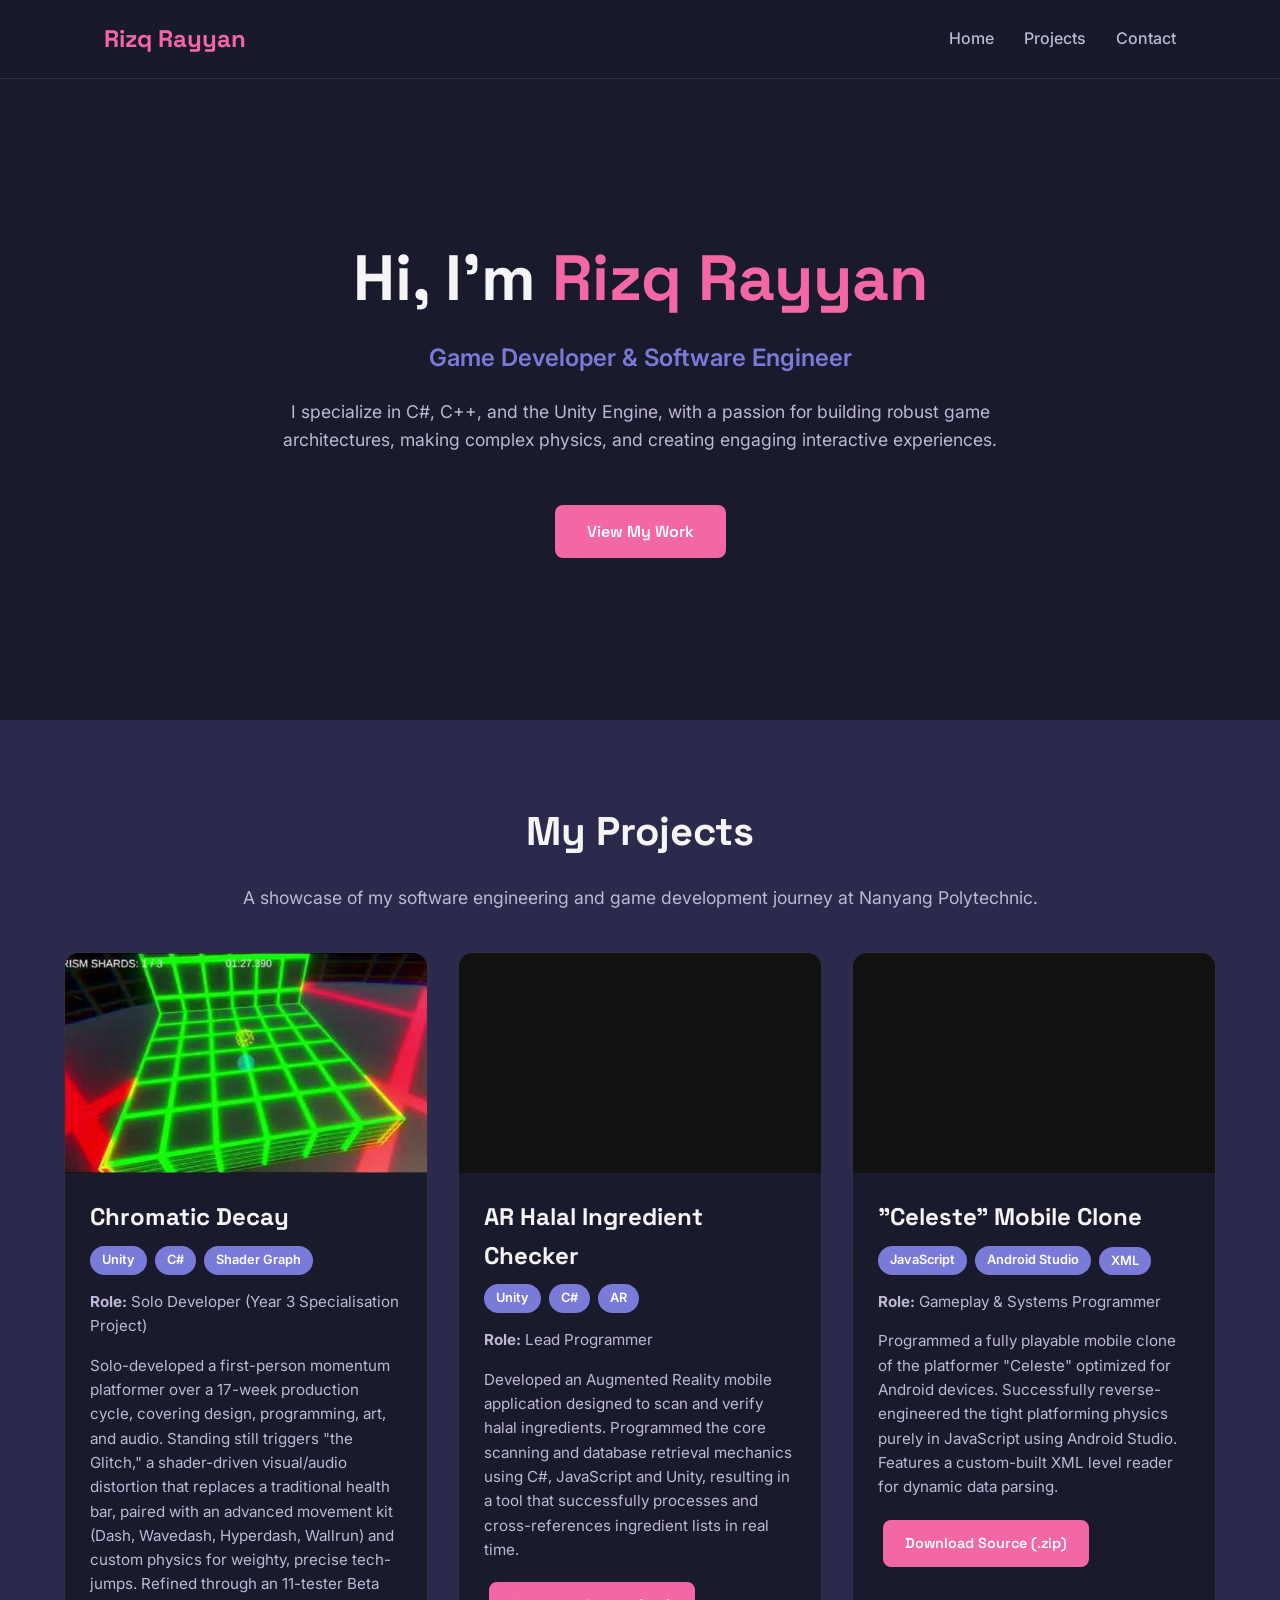
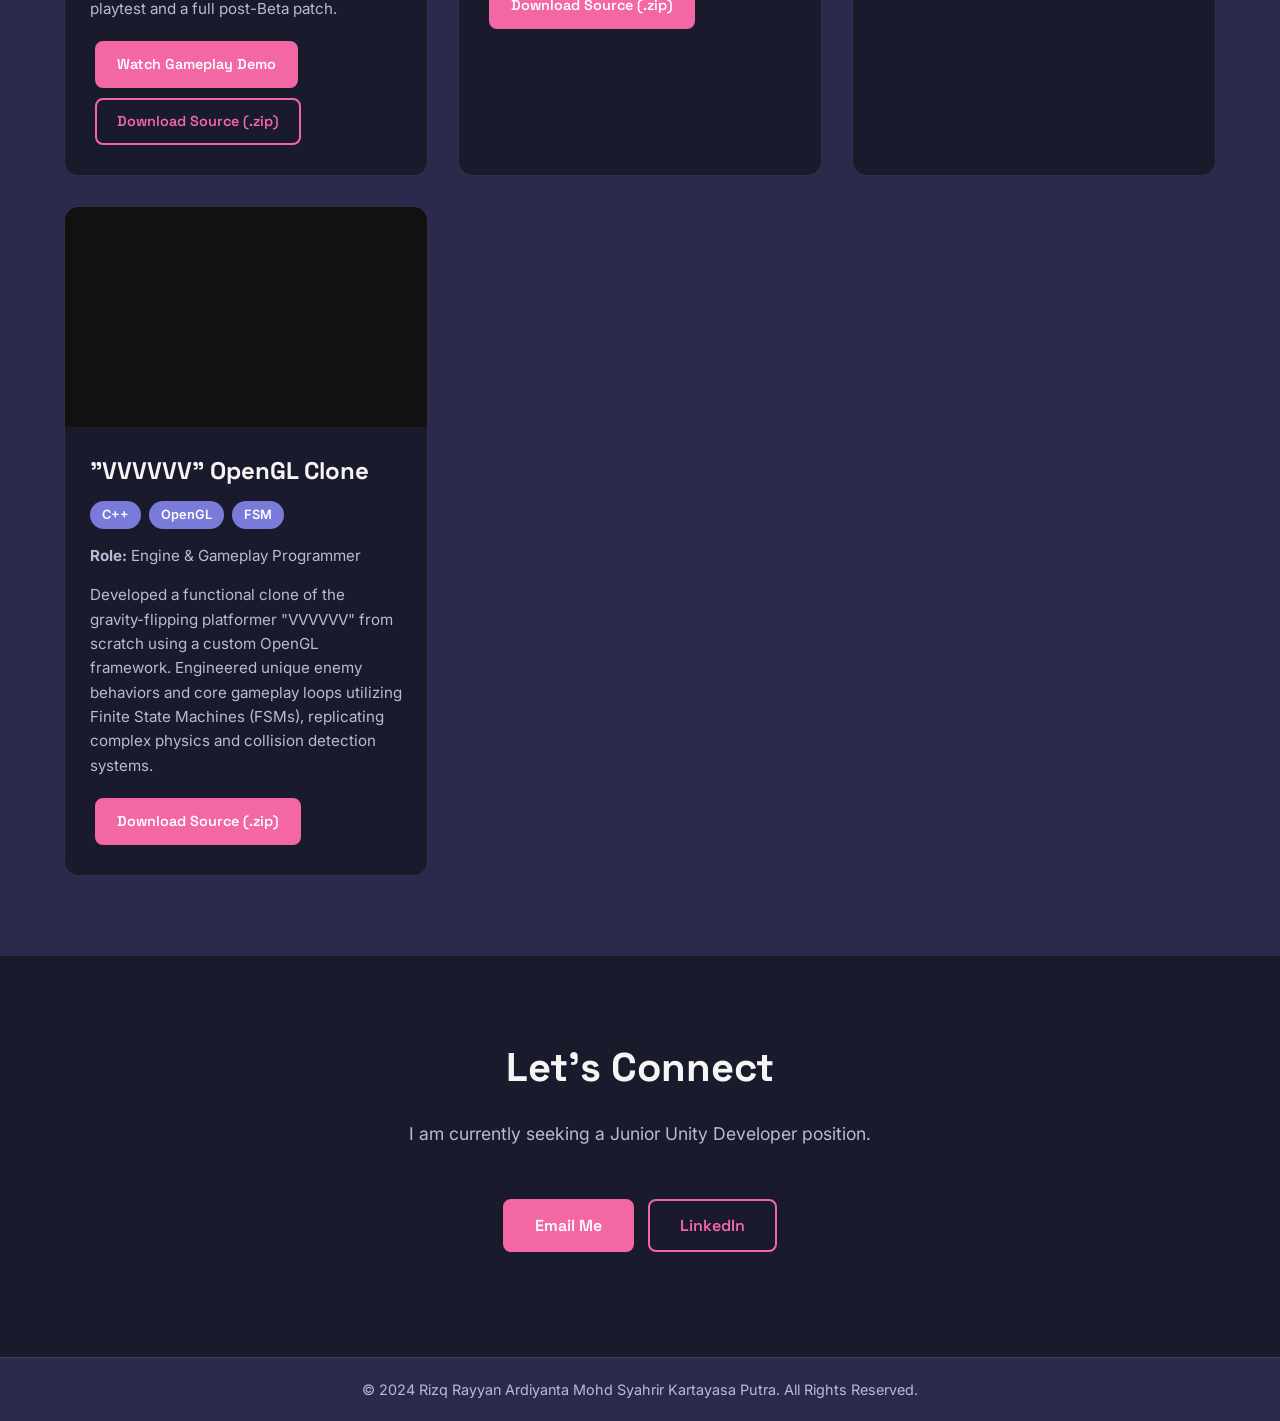
==== commit 238a0446: "a" ====
--- a/portfolio/index.html
+++ b/portfolio/index.html
@@ -1,5 +1,6 @@
 <!DOCTYPE html>
 <html lang="en">
+
 <head>
     <meta charset="UTF-8">
     <meta name="viewport" content="width=device-width, initial-scale=1.0">
@@ -8,7 +9,9 @@
     <!-- Fonts -->
     <link rel="preconnect" href="https://fonts.googleapis.com">
     <link rel="preconnect" href="https://fonts.gstatic.com" crossorigin>
-    <link href="https://fonts.googleapis.com/css2?family=Space+Grotesk:wght@500;700&family=Inter:wght@400;500;600&display=swap" rel="stylesheet">
+    <link
+        href="https://fonts.googleapis.com/css2?family=Space+Grotesk:wght@500;700&family=Inter:wght@400;500;600&display=swap"
+        rel="stylesheet">
 
     <!-- AOS Animation CSS -->
     <link href="https://unpkg.com/aos@2.3.1/dist/aos.css" rel="stylesheet">
@@ -16,6 +19,7 @@
     <!-- Custom CSS -->
     <link rel="stylesheet" href="portfolio-style.css">
 </head>
+
 <body>
 
     <!-- NAVIGATION -->
@@ -36,7 +40,8 @@
             <div class="hero-content">
                 <h1>Hi, I'm <span class="highlight">Rizq Rayyan</span></h1>
                 <p class="subtitle">Game Developer & Software Engineer</p>
-                <p>I specialize in C#, C++, and the Unity Engine, with a passion for building robust game architectures, making complex physics, and creating engaging interactive experiences.</p>
+                <p>I specialize in C#, C++, and the Unity Engine, with a passion for building robust game architectures,
+                    making complex physics, and creating engaging interactive experiences.</p>
                 <br>
                 <a href="#portfolio" class="cta-button">View My Work</a>
             </div>
@@ -51,29 +56,42 @@
 
                 <!-- Project 0: Chromatic Decay (Specialisation Project) -->
                 <div class="portfolio-card" data-aos="zoom-in" data-aos-delay="50">
-                    <img src="images/chromatic-decay.jpg" alt="Chromatic Decay gameplay screenshot" class="portfolio-img">
+                    <img src="images/chromatic-decay.jpg" alt="Chromatic Decay gameplay screenshot"
+                        class="portfolio-img">
                     <div class="portfolio-content">
                         <h3>Chromatic Decay</h3>
                         <div class="tech-stack">
                             <span>Unity</span><span>C#</span><span>Shader Graph</span>
                         </div>
                         <p><strong>Role:</strong> Solo Developer (Year 3 Specialisation Project)</p>
-                        <p>Solo-developed a first-person momentum platformer over a 17-week production cycle, covering design, programming, art, and audio. Standing still triggers "the Glitch," a shader-driven visual/audio distortion that replaces a traditional health bar, paired with an advanced movement kit (Dash, Wavedash, Hyperdash, Wallrun) and custom physics for weighty, precise tech-jumps. Refined through an 11-tester Beta playtest and a full post-Beta patch.</p>
-                        <a href="https://youtu.be/M-Xnq2lKjcc" target="_blank" class="cta-button small-btn">Watch Gameplay Demo</a>
+                        <p>Solo-developed a first-person momentum platformer over a 17-week production cycle, covering
+                            design, programming, art, and audio. Standing still triggers "the Glitch," a shader-driven
+                            visual/audio distortion that replaces a traditional health bar, paired with an advanced
+                            movement kit (Dash, Wavedash, Hyperdash, Wallrun) and custom physics for weighty, precise
+                            tech-jumps. Refined through an 11-tester Beta playtest and a full post-Beta patch.</p>
+                        <a href="https://youtu.be/M-Xnq2lKjcc" target="_blank" class="cta-button small-btn">Watch
+                            Gameplay Demo</a>
+                        <a href="https://drive.google.com/file/d/113RtKPw-hWKvrNZ5buBrBH6Z0aFckxp7/view?usp=sharing"
+                            target="_blank" class="cta-button outline-btn small-btn">Download Source (.zip)</a>
                     </div>
                 </div>
 
                 <!-- Project 1: AR Halal Checker -->
                 <div class="portfolio-card" data-aos="zoom-in" data-aos-delay="100">
-                    <video src="images/ar-app.mp4" autoplay loop muted playsinline class="portfolio-img video-contain"></video>
+                    <video src="images/ar-app.mp4" autoplay loop muted playsinline
+                        class="portfolio-img video-contain"></video>
                     <div class="portfolio-content">
                         <h3>AR Halal Ingredient Checker</h3>
                         <div class="tech-stack">
                             <span>Unity</span><span>C#</span><span>AR</span>
                         </div>
                         <p><strong>Role:</strong> Lead Programmer</p>
-                        <p>Developed an Augmented Reality mobile application designed to scan and verify halal ingredients. Programmed the core scanning and database retrieval mechanics using C#, JavaScript and Unity, resulting in a tool that successfully processes and cross-references ingredient lists in real time.</p>
-                        <a href="https://drive.google.com/file/d/1f7XbDAGFWlrs8rkNnKQoavY-vxNP79W3/view?usp=drive_link" target="_blank" class="cta-button small-btn">Download Source (.zip)</a>
+                        <p>Developed an Augmented Reality mobile application designed to scan and verify halal
+                            ingredients. Programmed the core scanning and database retrieval mechanics using C#,
+                            JavaScript and Unity, resulting in a tool that successfully processes and cross-references
+                            ingredient lists in real time.</p>
+                        <a href="https://drive.google.com/file/d/1f7XbDAGFWlrs8rkNnKQoavY-vxNP79W3/view?usp=drive_link"
+                            target="_blank" class="cta-button small-btn">Download Source (.zip)</a>
                     </div>
                 </div>
 
@@ -86,8 +104,11 @@
                             <span>JavaScript</span><span>Android Studio</span><span>XML</span>
                         </div>
                         <p><strong>Role:</strong> Gameplay & Systems Programmer</p>
-                        <p>Programmed a fully playable mobile clone of the platformer "Celeste" optimized for Android devices. Successfully reverse-engineered the tight platforming physics purely in JavaScript using Android Studio. Features a custom-built XML level reader for dynamic data parsing.</p>
-                        <a href="https://drive.google.com/file/d/1z3GfmXCIeBs6XOQAShAe2P-Dasmy3RIZ/view?usp=drive_link" target="_blank" class="cta-button small-btn">Download Source (.zip)</a>
+                        <p>Programmed a fully playable mobile clone of the platformer "Celeste" optimized for Android
+                            devices. Successfully reverse-engineered the tight platforming physics purely in JavaScript
+                            using Android Studio. Features a custom-built XML level reader for dynamic data parsing.</p>
+                        <a href="https://drive.google.com/file/d/1z3GfmXCIeBs6XOQAShAe2P-Dasmy3RIZ/view?usp=drive_link"
+                            target="_blank" class="cta-button small-btn">Download Source (.zip)</a>
                     </div>
                 </div>
 
@@ -100,8 +121,12 @@
                             <span>C++</span><span>OpenGL</span><span>FSM</span>
                         </div>
                         <p><strong>Role:</strong> Engine & Gameplay Programmer</p>
-                        <p>Developed a functional clone of the gravity-flipping platformer "VVVVVV" from scratch using a custom OpenGL framework. Engineered unique enemy behaviors and core gameplay loops utilizing Finite State Machines (FSMs), replicating complex physics and collision detection systems.</p>
-                        <a href="https://drive.google.com/file/d/13H_Uu0JUpW3pu6YNdpWyilAKyE5E7WHu/view?usp=drive_link" target="_blank" class="cta-button small-btn">Download Source (.zip)</a>
+                        <p>Developed a functional clone of the gravity-flipping platformer "VVVVVV" from scratch using a
+                            custom OpenGL framework. Engineered unique enemy behaviors and core gameplay loops utilizing
+                            Finite State Machines (FSMs), replicating complex physics and collision detection systems.
+                        </p>
+                        <a href="https://drive.google.com/file/d/13H_Uu0JUpW3pu6YNdpWyilAKyE5E7WHu/view?usp=drive_link"
+                            target="_blank" class="cta-button small-btn">Download Source (.zip)</a>
                     </div>
                 </div>
 
@@ -114,7 +139,8 @@
             <p>I am currently seeking a Junior Unity Developer position.</p>
             <br>
             <a href="mailto:rizq.rayyanbusiness@gmail.com" class="cta-button">Email Me</a>
-            <a href="https://www.linkedin.com/in/rizq-rayyan-330a583a6/" target="_blank" class="cta-button outline-btn">LinkedIn</a>
+            <a href="https://www.linkedin.com/in/rizq-rayyan-867938434" target="_blank"
+                class="cta-button outline-btn">LinkedIn</a>
         </section>
     </main>
 
@@ -135,4 +161,5 @@
         });
     </script>
 </body>
+
 </html>
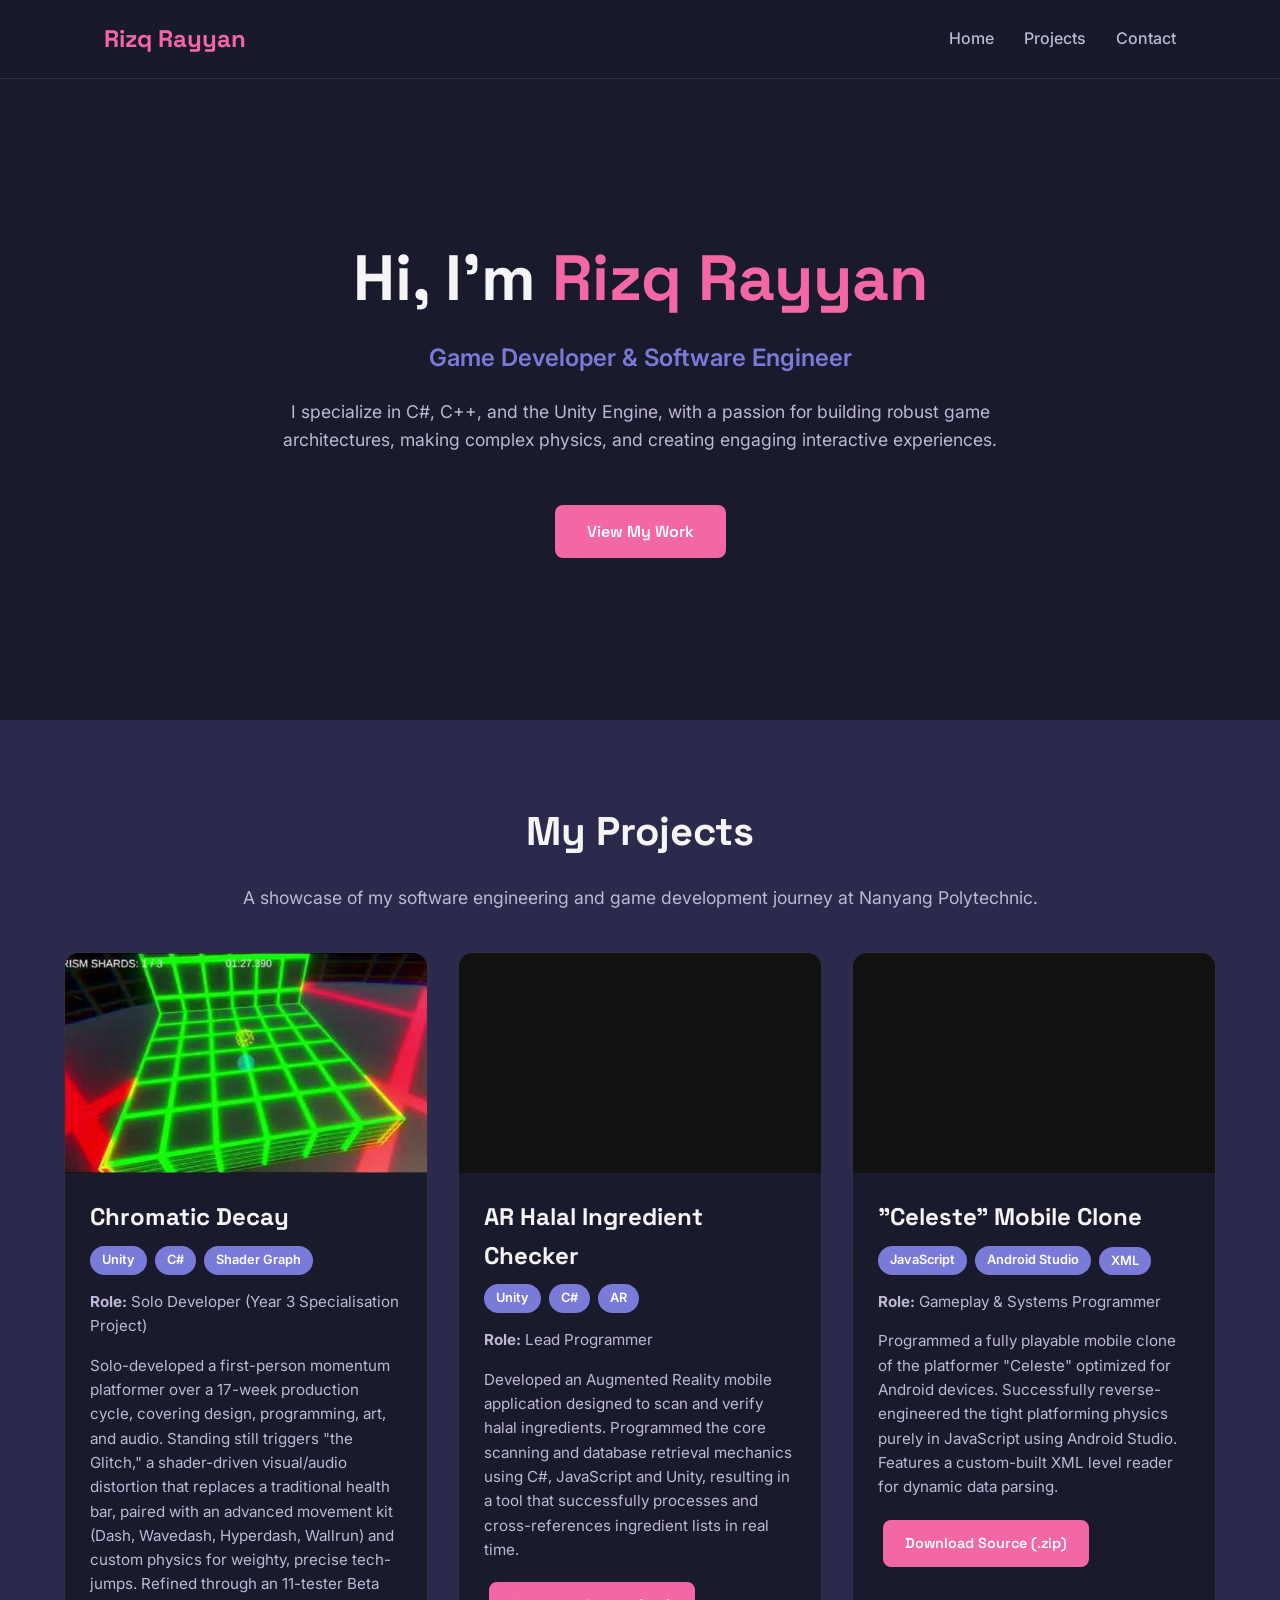
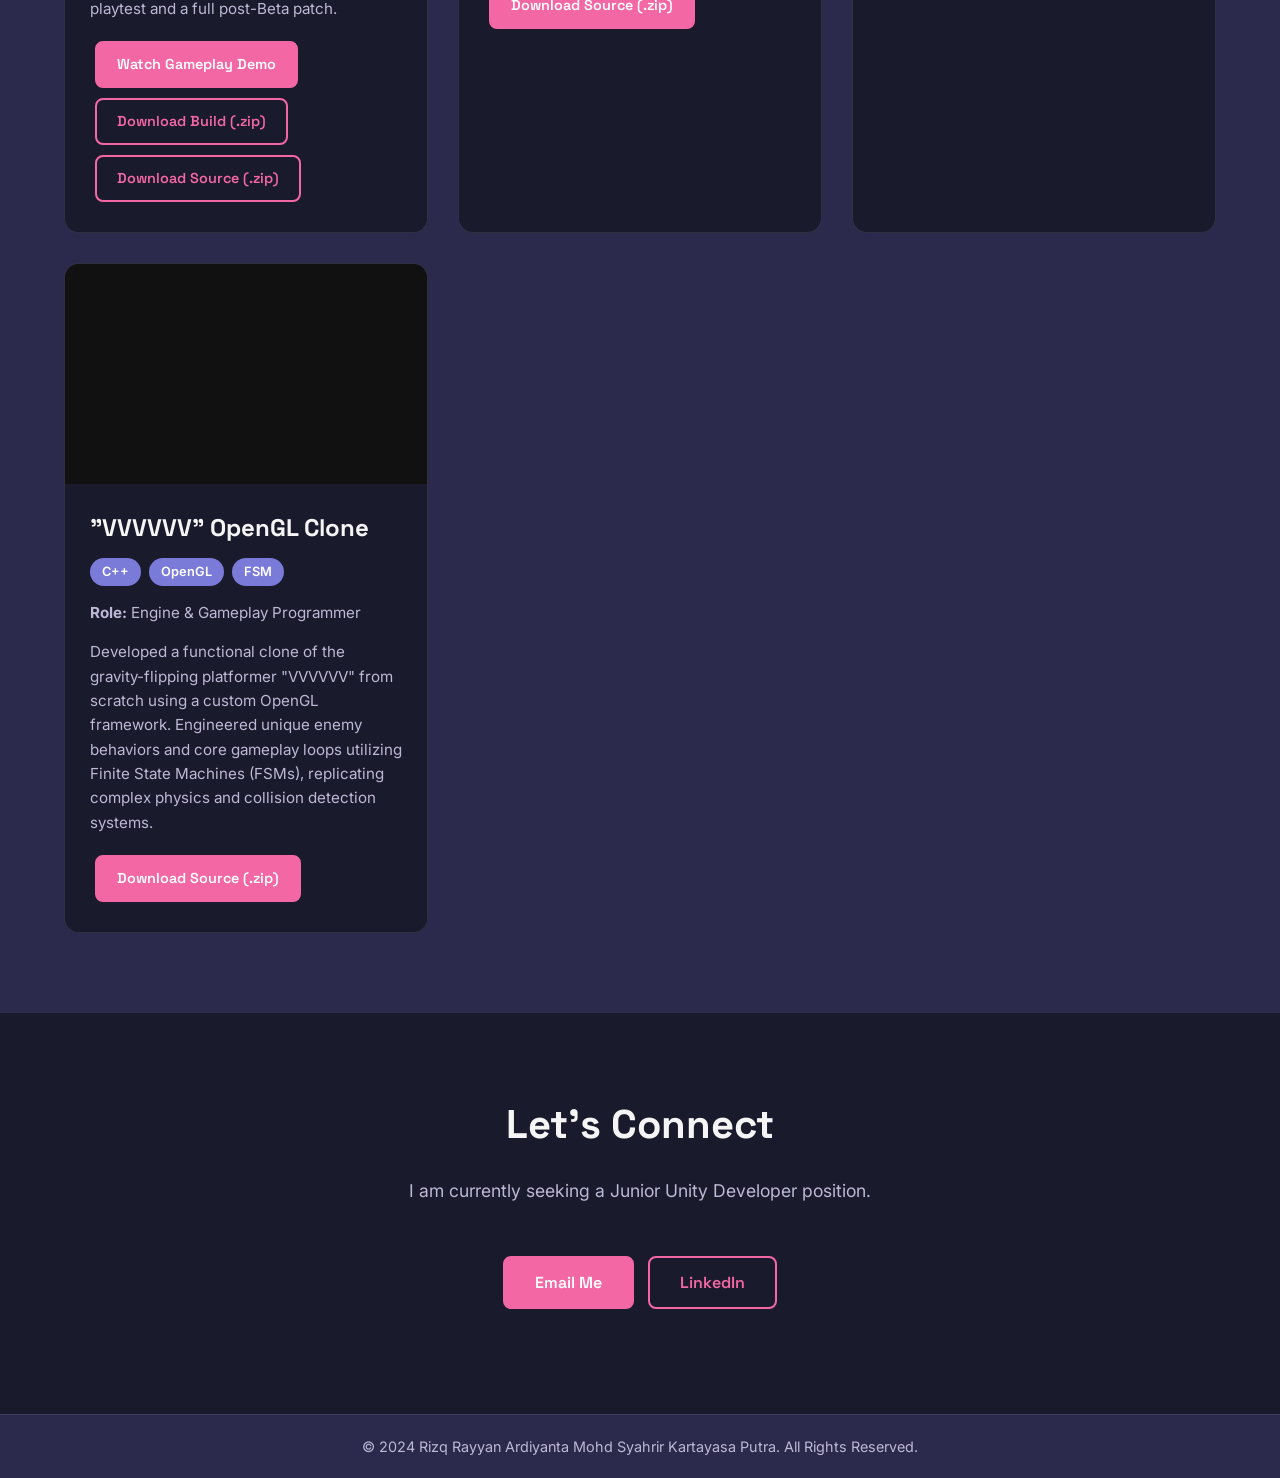
==== commit fcb2f798: "r" ====
--- a/portfolio/index.html
+++ b/portfolio/index.html
@@ -71,7 +71,9 @@
                             tech-jumps. Refined through an 11-tester Beta playtest and a full post-Beta patch.</p>
                         <a href="https://youtu.be/M-Xnq2lKjcc" target="_blank" class="cta-button small-btn">Watch
                             Gameplay Demo</a>
-                        <a href="https://drive.google.com/file/d/113RtKPw-hWKvrNZ5buBrBH6Z0aFckxp7/view?usp=sharing"
+                        <a href="https://drive.google.com/file/d/1huQFfyMss618PjehkyD9AwiVPYH_J832/view?usp=sharing"
+                            target="_blank" class="cta-button outline-btn small-btn">Download Build (.zip)</a>
+                        <a href="https://drive.google.com/file/d/1NCkWdT-0syMLt9X9GCb1I0gR_wNoBS-_/view?usp=sharing"
                             target="_blank" class="cta-button outline-btn small-btn">Download Source (.zip)</a>
                     </div>
                 </div>
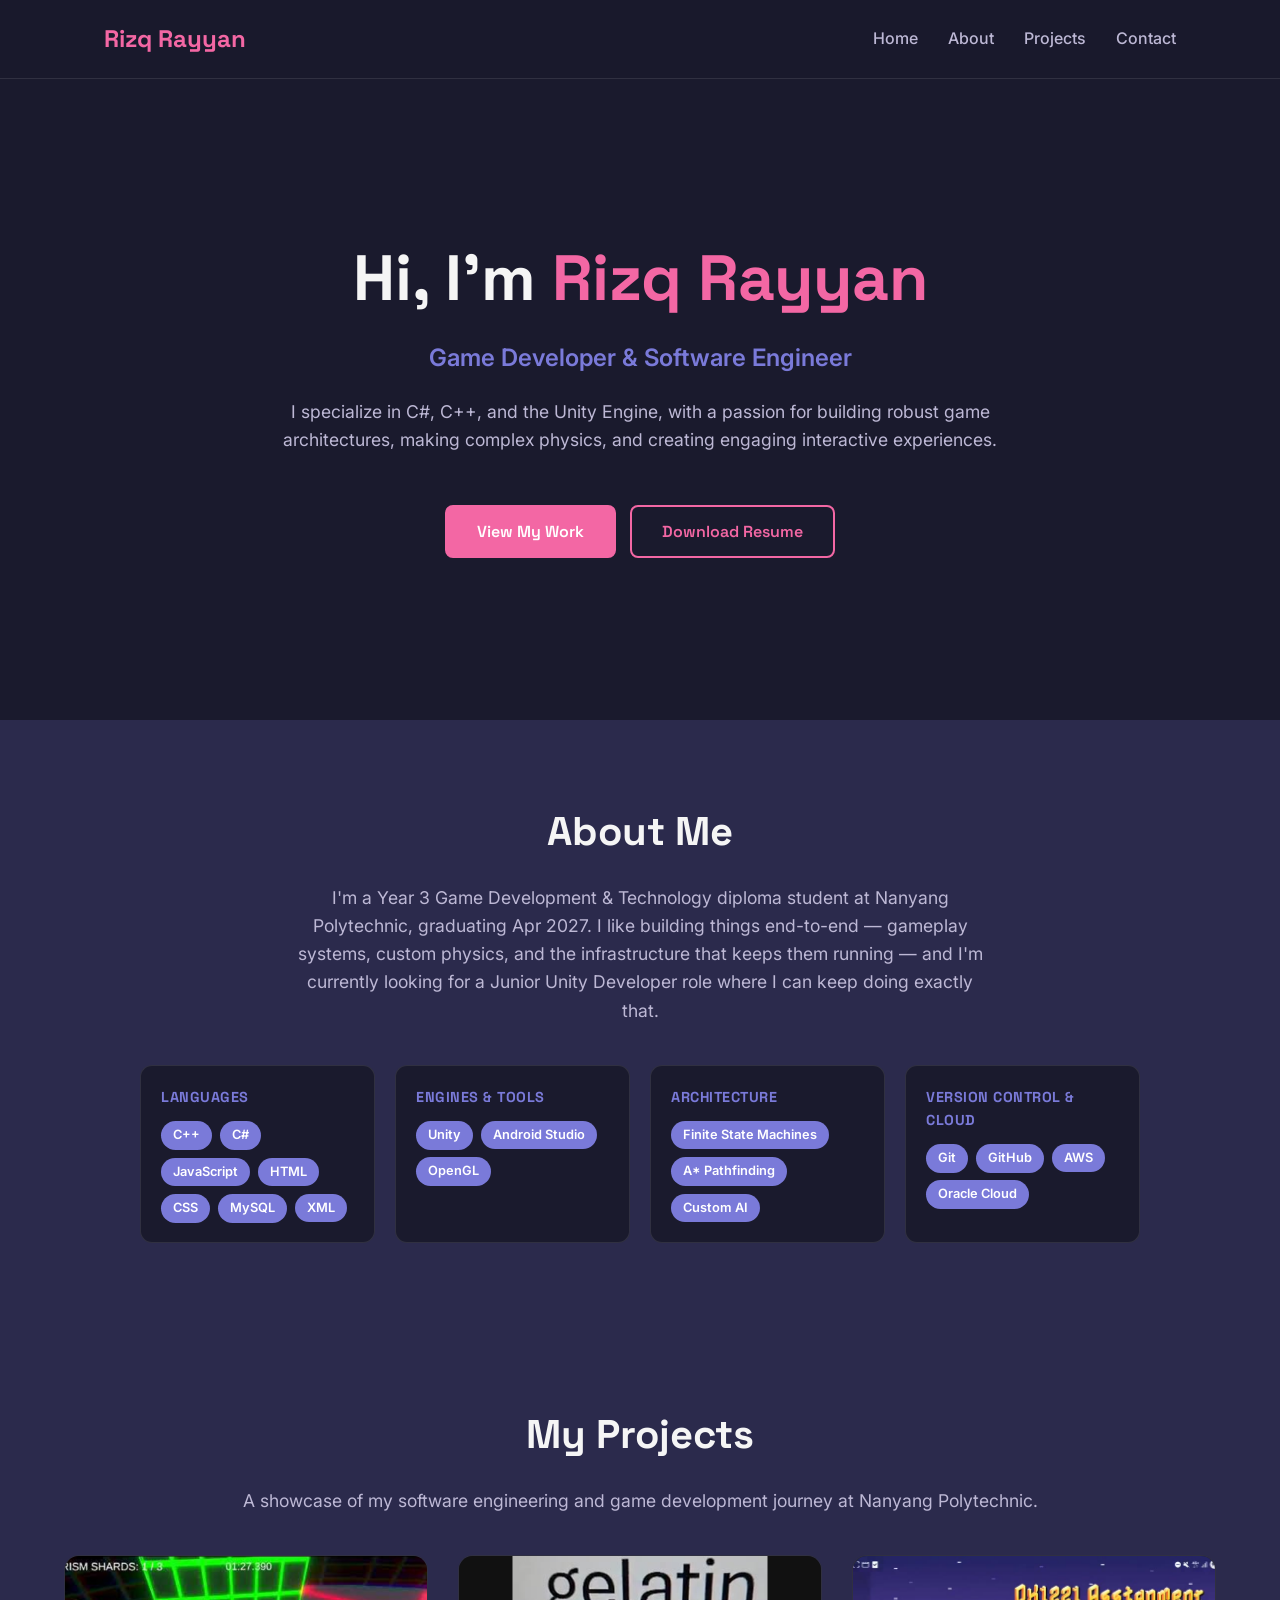
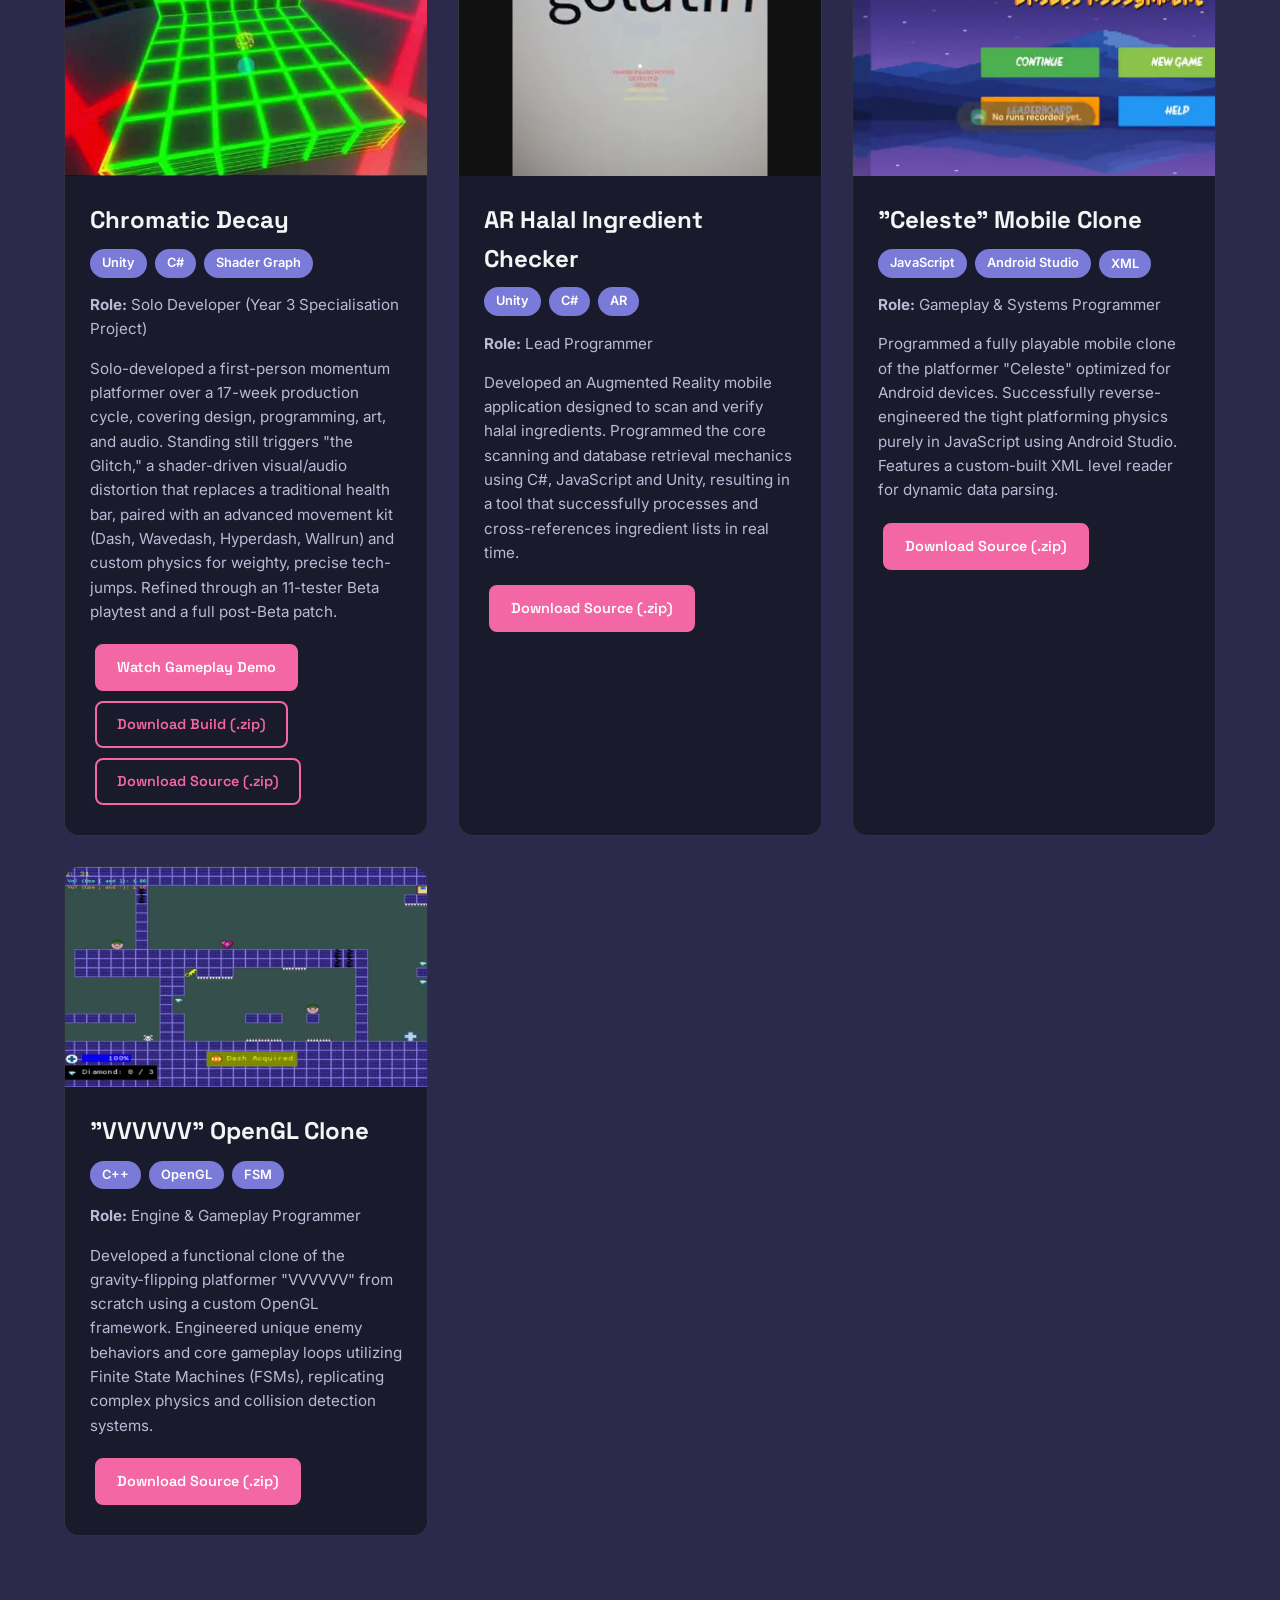
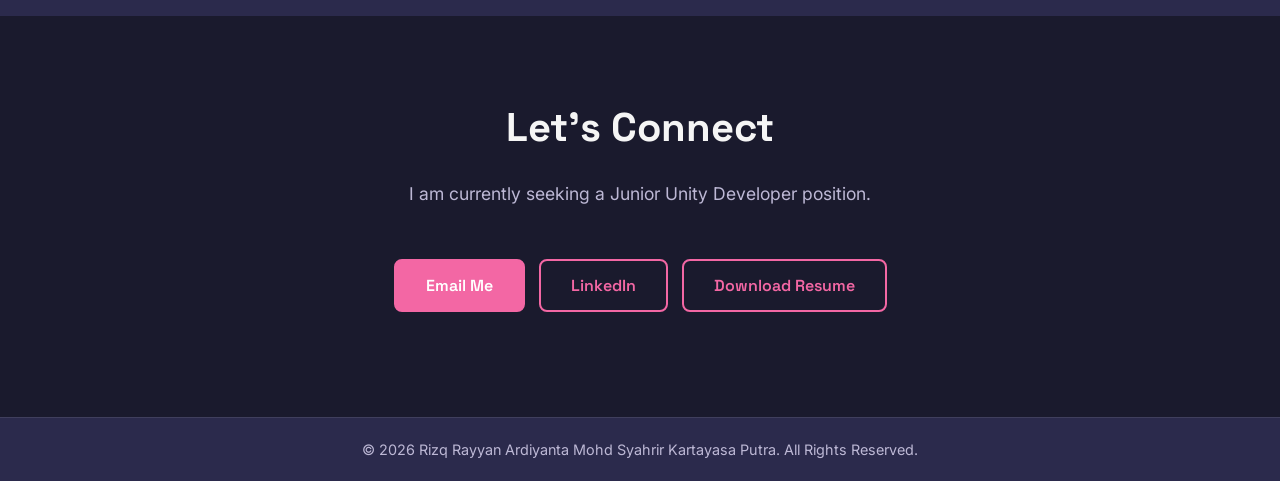
==== commit e7218ce5: "yuh" ====
--- a/portfolio/index.html
+++ b/portfolio/index.html
@@ -5,6 +5,19 @@
     <meta charset="UTF-8">
     <meta name="viewport" content="width=device-width, initial-scale=1.0">
     <title>Rizq Rayyan | Game Developer Portfolio</title>
+    <meta name="description"
+        content="Portfolio of Rizq Rayyan, a Game Development & Technology student building Unity, C++, and OpenGL projects — including the solo capstone Chromatic Decay.">
+
+    <!-- Favicon -->
+    <link rel="icon" type="image/svg+xml" href="favicon.svg">
+
+    <!-- Open Graph / Social Preview -->
+    <meta property="og:title" content="Rizq Rayyan | Game Developer Portfolio">
+    <meta property="og:description"
+        content="Game Development & Technology student building Unity, C++, and OpenGL projects — including the solo capstone Chromatic Decay.">
+    <meta property="og:image" content="images/chromatic-decay.jpg">
+    <meta property="og:type" content="website">
+    <meta name="twitter:card" content="summary_large_image">
 
     <!-- Fonts -->
     <link rel="preconnect" href="https://fonts.googleapis.com">
@@ -28,6 +41,7 @@
             <div class="logo">Rizq Rayyan</div>
             <ul class="nav-links">
                 <li><a href="#home">Home</a></li>
+                <li><a href="#about">About</a></li>
                 <li><a href="#portfolio">Projects</a></li>
                 <li><a href="#contact">Contact</a></li>
             </ul>
@@ -44,6 +58,43 @@
                     making complex physics, and creating engaging interactive experiences.</p>
                 <br>
                 <a href="#portfolio" class="cta-button">View My Work</a>
+                <a href="assets/Rizq_Rayyan_Resume.pdf" download class="cta-button outline-btn">Download Resume</a>
+            </div>
+        </section>
+
+        <!-- ABOUT SECTION -->
+        <section id="about" data-aos="fade-up">
+            <h2>About Me</h2>
+            <p class="about-bio">I'm a Year 3 Game Development &amp; Technology diploma student at Nanyang
+                Polytechnic, graduating Apr 2027. I like building things end-to-end — gameplay systems, custom
+                physics, and the infrastructure that keeps them running — and I'm currently looking for a Junior
+                Unity Developer role where I can keep doing exactly that.</p>
+
+            <div class="skills-grid">
+                <div class="skill-category" data-aos="fade-up" data-aos-delay="50">
+                    <h4>Languages</h4>
+                    <div class="tech-stack">
+                        <span>C++</span><span>C#</span><span>JavaScript</span><span>HTML</span><span>CSS</span><span>MySQL</span><span>XML</span>
+                    </div>
+                </div>
+                <div class="skill-category" data-aos="fade-up" data-aos-delay="100">
+                    <h4>Engines &amp; Tools</h4>
+                    <div class="tech-stack">
+                        <span>Unity</span><span>Android Studio</span><span>OpenGL</span>
+                    </div>
+                </div>
+                <div class="skill-category" data-aos="fade-up" data-aos-delay="150">
+                    <h4>Architecture</h4>
+                    <div class="tech-stack">
+                        <span>Finite State Machines</span><span>A* Pathfinding</span><span>Custom AI</span>
+                    </div>
+                </div>
+                <div class="skill-category" data-aos="fade-up" data-aos-delay="200">
+                    <h4>Version Control &amp; Cloud</h4>
+                    <div class="tech-stack">
+                        <span>Git</span><span>GitHub</span><span>AWS</span><span>Oracle Cloud</span>
+                    </div>
+                </div>
             </div>
         </section>
 
@@ -80,8 +131,8 @@
 
                 <!-- Project 1: AR Halal Checker -->
                 <div class="portfolio-card" data-aos="zoom-in" data-aos-delay="100">
-                    <video src="images/ar-app.mp4" autoplay loop muted playsinline
-                        class="portfolio-img video-contain"></video>
+                    <video src="images/ar-app.mp4" poster="images/ar-app-poster.jpg" loop muted playsinline
+                        preload="none" data-lazy-video class="portfolio-img video-contain"></video>
                     <div class="portfolio-content">
                         <h3>AR Halal Ingredient Checker</h3>
                         <div class="tech-stack">
@@ -99,7 +150,8 @@
 
                 <!-- Project 2: Celeste Mobile Clone -->
                 <div class="portfolio-card" data-aos="zoom-in" data-aos-delay="200">
-                    <video src="images/celeste-clone.mp4" autoplay loop muted playsinline class="portfolio-img"></video>
+                    <video src="images/celeste-clone.mp4" poster="images/celeste-clone-poster.jpg" loop muted
+                        playsinline preload="none" data-lazy-video class="portfolio-img"></video>
                     <div class="portfolio-content">
                         <h3>"Celeste" Mobile Clone</h3>
                         <div class="tech-stack">
@@ -116,7 +168,8 @@
 
                 <!-- Project 3: VVVVVV Clone -->
                 <div class="portfolio-card" data-aos="zoom-in" data-aos-delay="300">
-                    <video src="images/vvvvvv-clone.mp4" autoplay loop muted playsinline class="portfolio-img"></video>
+                    <video src="images/vvvvvv-clone.mp4" poster="images/vvvvvv-clone-poster.jpg" loop muted
+                        playsinline preload="none" data-lazy-video class="portfolio-img"></video>
                     <div class="portfolio-content">
                         <h3>"VVVVVV" OpenGL Clone</h3>
                         <div class="tech-stack">
@@ -143,23 +196,51 @@
             <a href="mailto:rizq.rayyanbusiness@gmail.com" class="cta-button">Email Me</a>
             <a href="https://www.linkedin.com/in/rizq-rayyan-867938434" target="_blank"
                 class="cta-button outline-btn">LinkedIn</a>
+            <a href="assets/Rizq_Rayyan_Resume.pdf" download class="cta-button outline-btn">Download Resume</a>
         </section>
     </main>
 
     <!-- FOOTER -->
     <footer>
-        <p>&copy; 2024 Rizq Rayyan Ardiyanta Mohd Syahrir Kartayasa Putra. All Rights Reserved.</p>
+        <p>&copy; <span id="footer-year"></span> Rizq Rayyan Ardiyanta Mohd Syahrir Kartayasa Putra. All Rights
+            Reserved.</p>
     </footer>
 
     <!-- Scripts -->
     <script src="https://unpkg.com/aos@2.3.1/dist/aos.js"></script>
     <script>
         document.addEventListener('DOMContentLoaded', function () {
-            AOS.init({
-                duration: 800,
-                easing: 'ease-in-out',
-                once: true,
-            });
+            try {
+                AOS.init({
+                    duration: 800,
+                    easing: 'ease-in-out',
+                    once: true,
+                });
+            } catch (e) {
+                console.warn('AOS failed to load, continuing without scroll animations.', e);
+            }
+
+            document.getElementById('footer-year').textContent = new Date().getFullYear();
+
+            // Only load/play project preview videos once they're actually visible,
+            // instead of downloading and autoplaying all of them on page load.
+            var lazyVideos = document.querySelectorAll('video[data-lazy-video]');
+            if ('IntersectionObserver' in window) {
+                var videoObserver = new IntersectionObserver(function (entries) {
+                    entries.forEach(function (entry) {
+                        var video = entry.target;
+                        if (entry.isIntersecting) {
+                            if (video.preload === 'none') { video.preload = 'auto'; }
+                            video.play().catch(function () { });
+                        } else {
+                            video.pause();
+                        }
+                    });
+                }, { threshold: 0.25 });
+                lazyVideos.forEach(function (video) { videoObserver.observe(video); });
+            } else {
+                lazyVideos.forEach(function (video) { video.play().catch(function () { }); });
+            }
         });
     </script>
 </body>
--- a/portfolio/portfolio-style.css
+++ b/portfolio/portfolio-style.css
@@ -112,7 +112,31 @@
 #home h1 { font-size: 4rem; margin-bottom: 10px; }
 #home .subtitle { font-size: 1.5rem; color: var(--secondary-accent); font-weight: 600; margin-bottom: 20px; }
 
-
+/* --- ABOUT SECTION --- */
+#about { background-color: var(--bg-card); }
+.about-bio { max-width: 700px; }
+.skills-grid {
+    display: grid;
+    grid-template-columns: repeat(auto-fit, minmax(220px, 1fr));
+    gap: 20px;
+    max-width: 1000px;
+    margin: 40px auto 0 auto;
+    text-align: left;
+}
+.skill-category {
+    background-color: var(--bg-dark);
+    border: 1px solid var(--border-color);
+    border-radius: 12px;
+    padding: 20px;
+}
+.skill-category h4 {
+    font-size: 0.9rem;
+    color: var(--secondary-accent);
+    margin-bottom: 12px;
+    text-transform: uppercase;
+    letter-spacing: 0.5px;
+}
+.skill-category .tech-stack { margin-bottom: 0; }
 
 /* --- PORTFOLIO SECTION --- */
 #portfolio { background-color: var(--bg-card); }
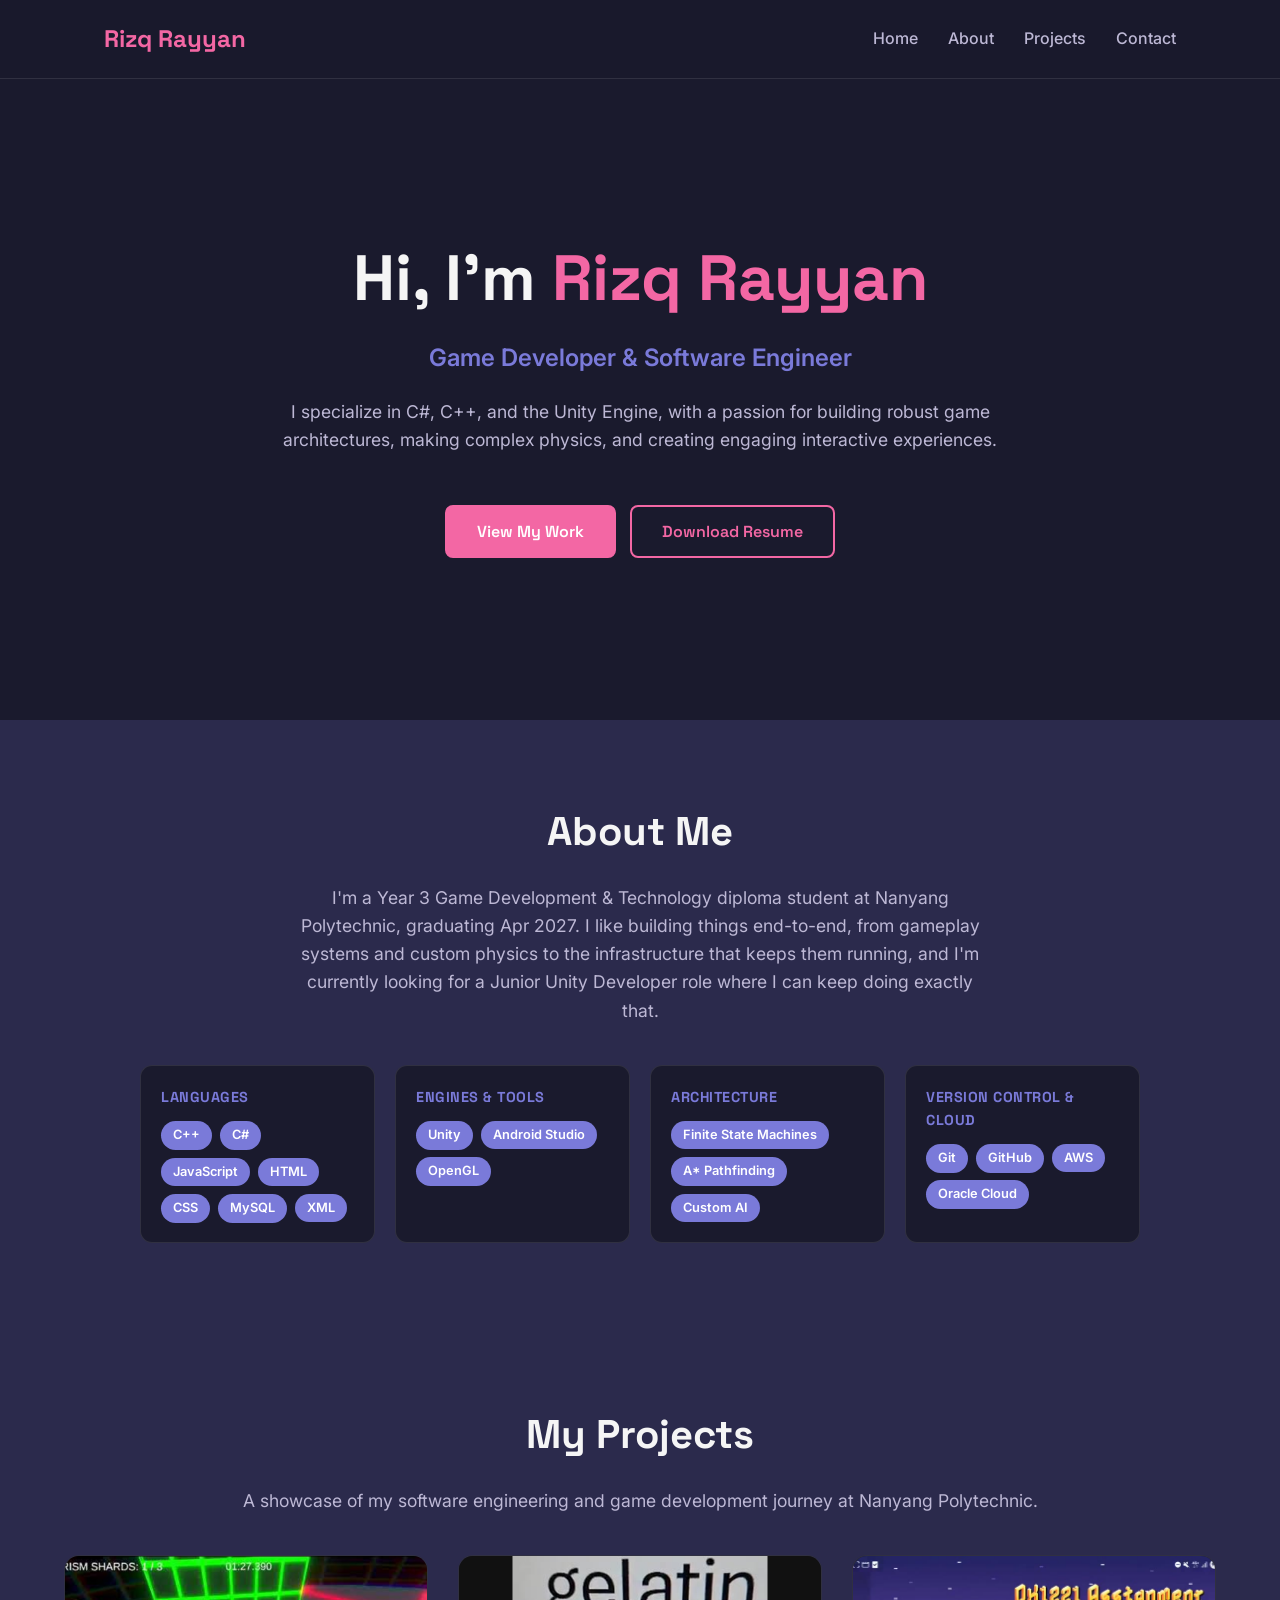
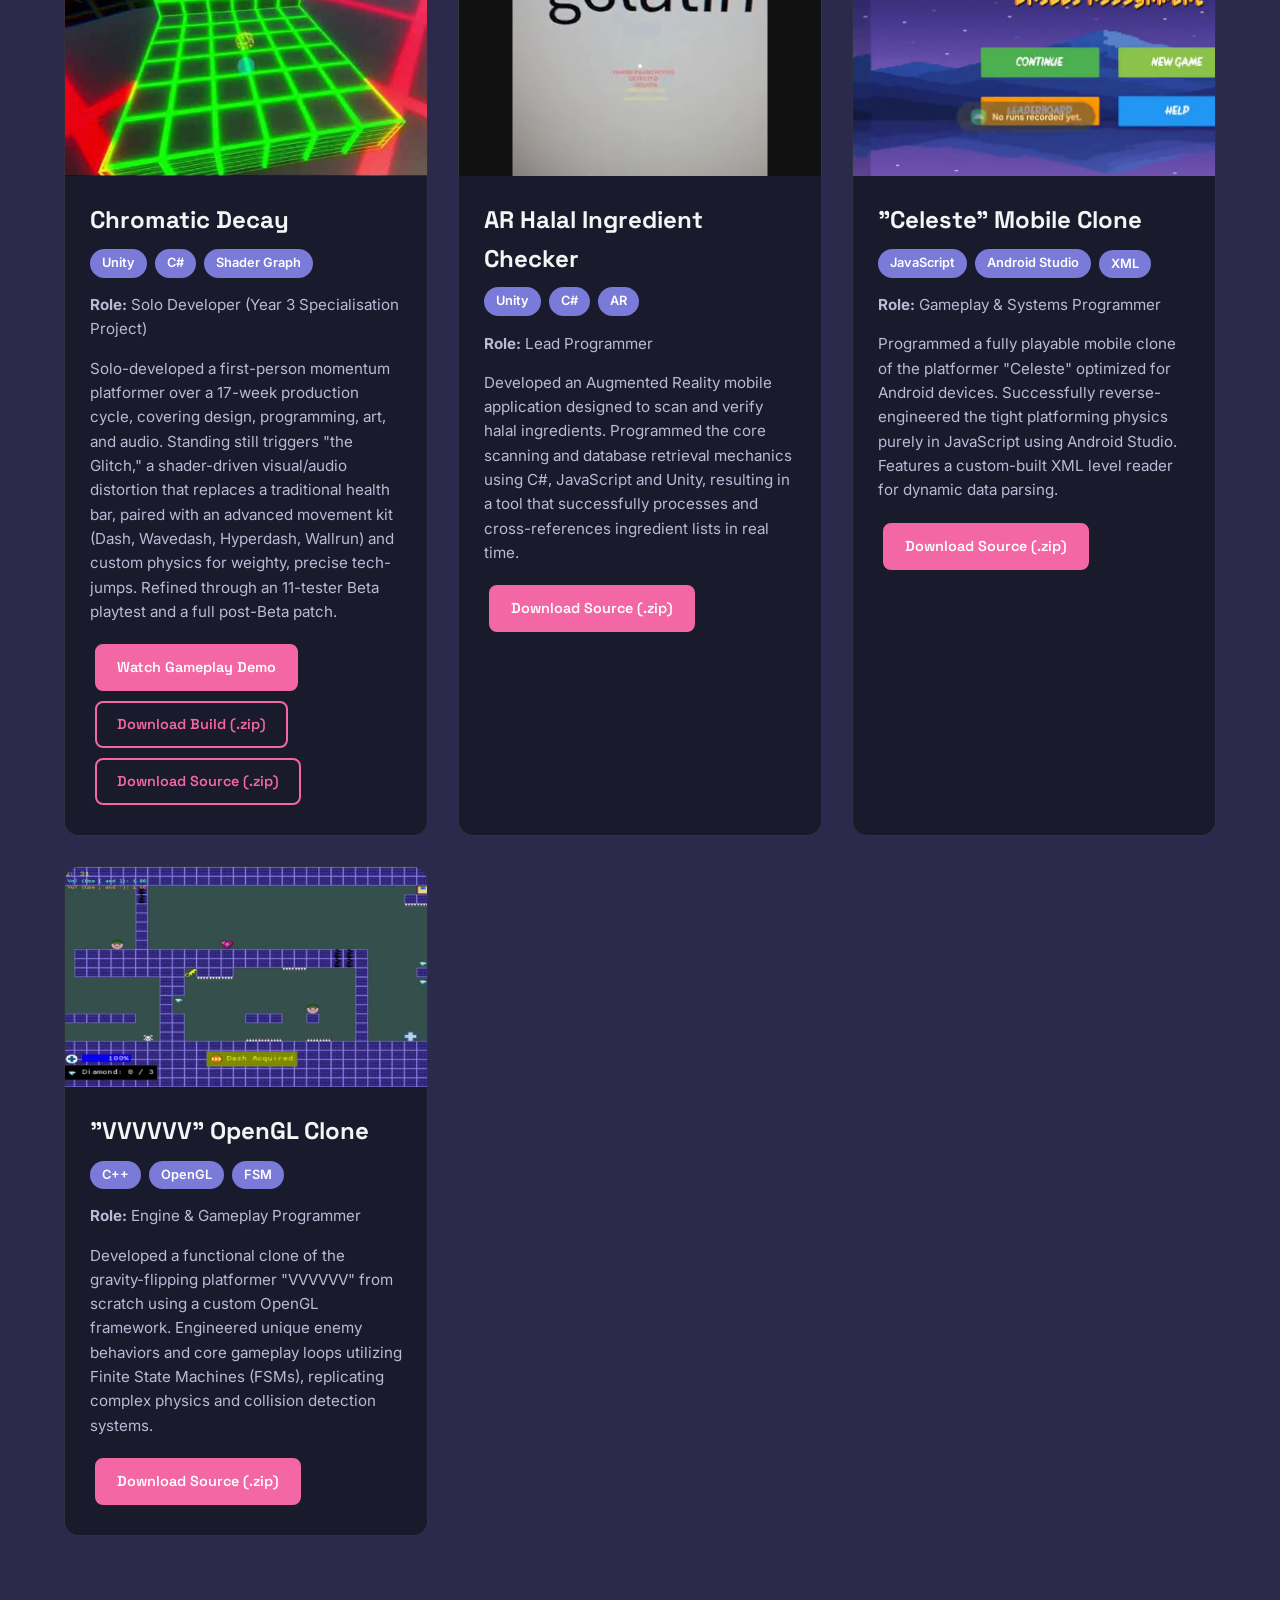
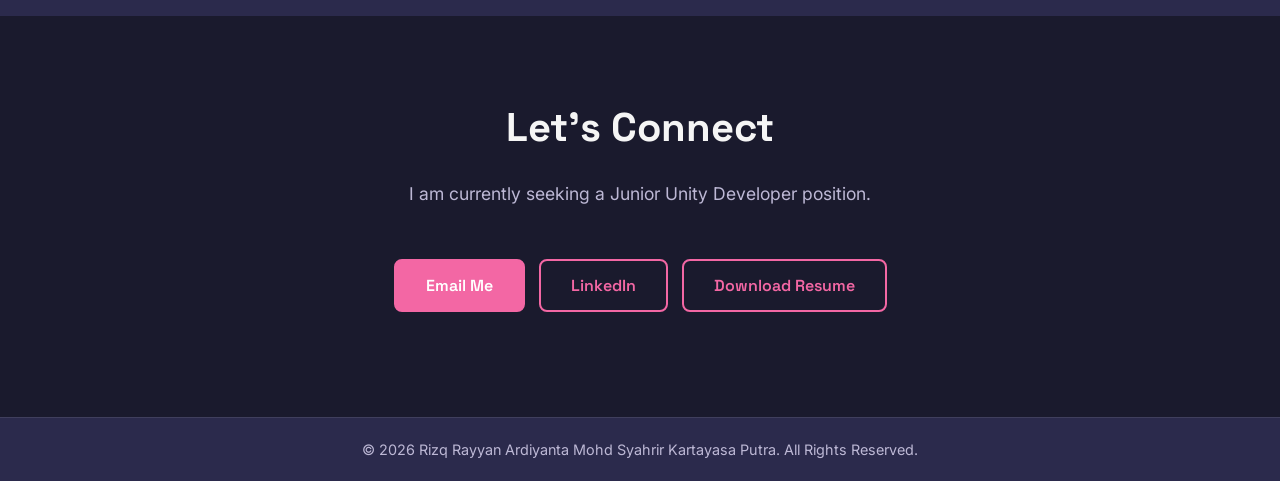
==== commit 3658f180: "w" ====
--- a/portfolio/index.html
+++ b/portfolio/index.html
@@ -66,9 +66,9 @@
         <section id="about" data-aos="fade-up">
             <h2>About Me</h2>
             <p class="about-bio">I'm a Year 3 Game Development &amp; Technology diploma student at Nanyang
-                Polytechnic, graduating Apr 2027. I like building things end-to-end — gameplay systems, custom
-                physics, and the infrastructure that keeps them running — and I'm currently looking for a Junior
-                Unity Developer role where I can keep doing exactly that.</p>
+                Polytechnic, graduating Apr 2027. I like building things end-to-end, from gameplay systems and custom
+                physics to the infrastructure that keeps them running, and I'm currently looking for a Junior Unity
+                Developer role where I can keep doing exactly that.</p>
 
             <div class="skills-grid">
                 <div class="skill-category" data-aos="fade-up" data-aos-delay="50">
